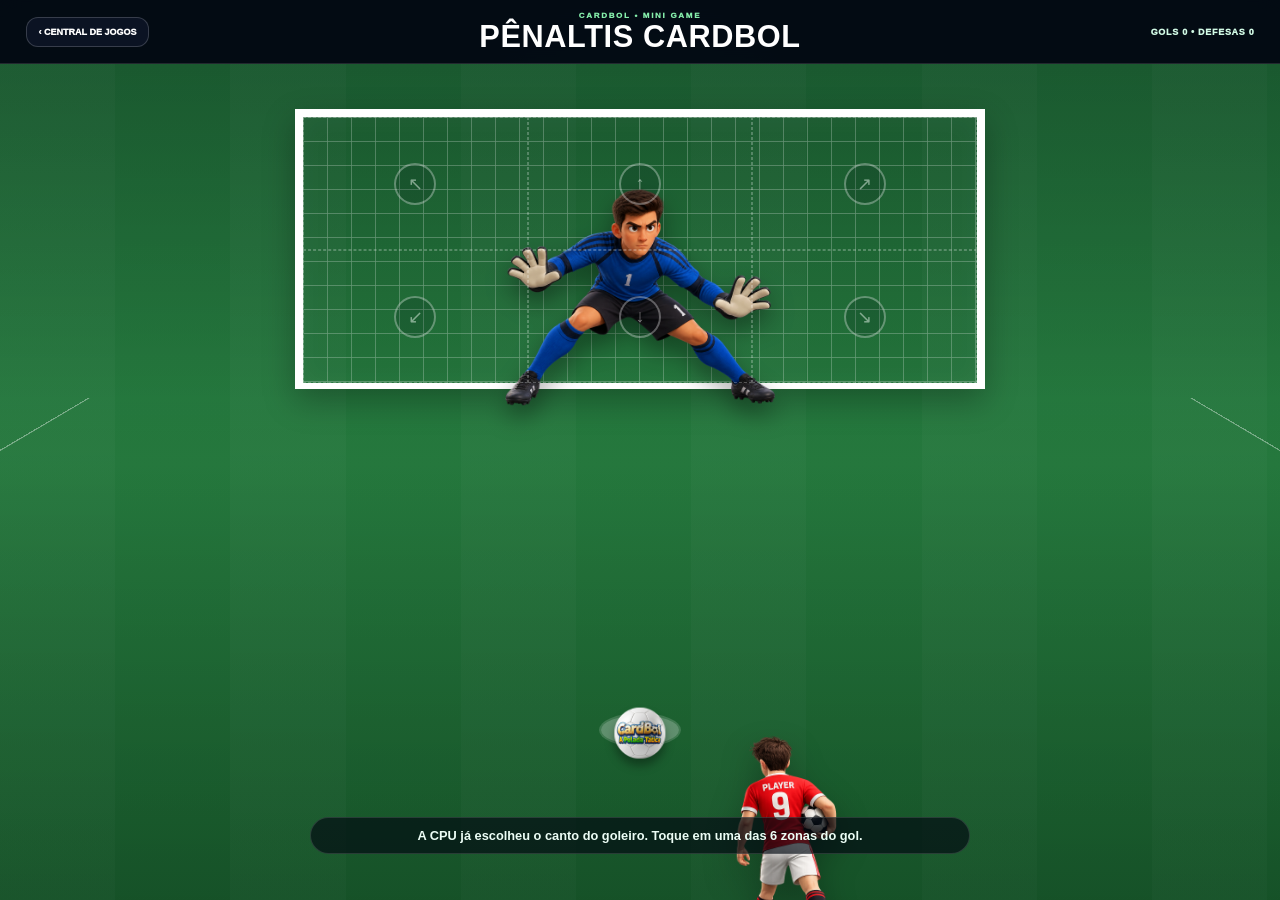
==== penaltis/index.html @ ff652f49 "include-subpage-penaltis" ====
<!DOCTYPE html>
<html lang="pt-BR">
<head>
    <meta charset="UTF-8">
    <meta name="viewport" content="width=device-width, initial-scale=1.0">
    <title>Pênaltis CardBol</title>
    <meta name="description" content="Pênaltis CardBol - Mini game de cobranças de pênalti.">
    <meta name="theme-color" content="#08111f">
    <link rel="icon" href="../imagens/geral/favicon-32x32.ico" sizes="any">
    <link rel="stylesheet" href="penalty.css">
</head>
<body>
    <main class="penalty-app" id="penaltyMiniGameOverlay">
        <header class="penalty-mini-header">
            <button type="button" class="penalty-back-button" id="penaltyBackButton">‹ CENTRAL DE JOGOS</button>
            <div class="penalty-mini-title-wrap">
                <div class="penalty-mini-kicker">CARDBOL • MINI GAME</div>
                <h1>PÊNALTIS CARDBOL</h1>
            </div>
            <div id="penaltyTestScore" class="penalty-test-score">GOLS 0 • DEFESAS 0</div>
        </header>

        <section class="penalty-pitch" aria-label="Campo de cobrança de pênalti">
            <div id="penaltyGoal" class="penalty-goal" aria-label="Escolha onde chutar">
                <div class="penalty-goal-net" aria-hidden="true"></div>
                <div class="penalty-zones">
                    <button type="button" class="penalty-zone" data-zone="0" aria-label="Chutar no alto à esquerda"><span>↖</span></button>
                    <button type="button" class="penalty-zone" data-zone="1" aria-label="Chutar no alto ao centro"><span>↑</span></button>
                    <button type="button" class="penalty-zone" data-zone="2" aria-label="Chutar no alto à direita"><span>↗</span></button>
                    <button type="button" class="penalty-zone" data-zone="3" aria-label="Chutar embaixo à esquerda"><span>↙</span></button>
                    <button type="button" class="penalty-zone" data-zone="4" aria-label="Chutar embaixo ao centro"><span>↓</span></button>
                    <button type="button" class="penalty-zone" data-zone="5" aria-label="Chutar embaixo à direita"><span>↘</span></button>
                </div>
                <img id="penaltyGoalkeeper" src="../imagens/mini-game-penalty/goleiro-teste.png" alt="Goleiro" class="penalty-goalkeeper">
            </div>

            <div class="penalty-spot" aria-hidden="true"></div>
            <img id="penaltyBall" src="../imagens/mini-game-penalty/bola.png" alt="Bola" class="penalty-ball">
            <img id="penaltyKicker" src="../imagens/mini-game-penalty/batedor-teste.png" alt="Batedor" class="penalty-kicker-player">

            <div id="penaltyInstruction" class="penalty-instruction">
                A CPU já escolheu o canto do goleiro. Toque em uma das 6 zonas do gol.
            </div>

            <div id="penaltyResult" class="penalty-result" aria-live="polite"></div>
            <button id="penaltyAgainButton" type="button" class="penalty-again-button" hidden>
                COBRAR NOVAMENTE
            </button>
        </section>
    </main>

    <script src="penalty.js"></script>
</body>
</html>
---- penaltis/penalty.css ----
* { box-sizing: border-box; }
html, body { margin: 0; width: 100%; height: 100%; overflow: hidden; }
body {
    font-family: Arial, Helvetica, sans-serif;
    color: #fff;
    background: #07111f;
}
button { font: inherit; }

.penalty-app {
    height: 100dvh;
    display: grid;
    grid-template-rows: auto 1fr;
    overflow: hidden;
    background:
        radial-gradient(circle at 50% 26%, rgba(56,189,248,.08), transparent 28%),
        linear-gradient(180deg, #07111f 0%, #0a251c 46%, #0d351d 100%);
}

.penalty-mini-header {
    position: relative;
    z-index: 20;
    min-height: 64px;
    display: grid;
    grid-template-columns: 1fr auto 1fr;
    align-items: center;
    gap: 14px;
    padding: 10px clamp(12px, 2vw, 28px);
    border-bottom: 1px solid rgba(255,255,255,.12);
    background: rgba(3,10,18,.82);
    backdrop-filter: blur(12px);
}
.penalty-mini-title-wrap { text-align: center; }
.penalty-mini-kicker { color: #86efac; font-size: 8px; font-weight: 1000; letter-spacing: 1.7px; }
.penalty-mini-title-wrap h1 { margin: 2px 0 0; font-size: clamp(20px, 2.4vw, 34px); line-height: 1; letter-spacing: .6px; }
.penalty-back-button,
.penalty-again-button {
    border: 1px solid rgba(255,255,255,.18);
    background: rgba(15,23,42,.74);
    color: #fff;
    border-radius: 12px;
    font-weight: 1000;
    cursor: pointer;
}
.penalty-back-button { justify-self: start; padding: 9px 12px; font-size: 9px; }
.penalty-test-score { justify-self: end; color: #d1fae5; font-size: 9px; font-weight: 1000; letter-spacing: .7px; }

.penalty-pitch {
    position: relative;
    min-height: 0;
    overflow: hidden;
    isolation: isolate;
    background:
        linear-gradient(180deg, rgba(0,0,0,.16), rgba(0,0,0,.02) 40%, rgba(0,0,0,.16)),
        repeating-linear-gradient(90deg, rgba(255,255,255,.025) 0 9%, transparent 9% 18%),
        linear-gradient(180deg, #1f6a38 0%, #267c3f 48%, #1a612f 100%);
}
.penalty-pitch::before {
    content: "";
    position: absolute;
    left: 50%;
    top: 40%;
    width: min(1100px, 88vw);
    height: 85%;
    transform: translateX(-50%) perspective(520px) rotateX(58deg);
    transform-origin: center top;
    border: 2px solid rgba(255,255,255,.38);
    border-top: 0;
    pointer-events: none;
}

.penalty-goal {
    position: absolute;
    z-index: 5;
    top: clamp(28px, 5vh, 58px);
    left: 50%;
    width: min(690px, 68vw);
    height: min(280px, 34vh);
    transform: translateX(-50%);
    border: clamp(7px, .65vw, 11px) solid #fff;
    border-bottom-width: clamp(5px, .48vw, 8px);
    box-shadow: 0 12px 30px rgba(0,0,0,.28), inset 0 0 24px rgba(255,255,255,.04);
}
.penalty-goal-net {
    position: absolute;
    inset: 0;
    opacity: .32;
    background-image:
        linear-gradient(rgba(255,255,255,.75) 1px, transparent 1px),
        linear-gradient(90deg, rgba(255,255,255,.75) 1px, transparent 1px);
    background-size: 24px 24px;
}
.penalty-zones {
    position: absolute;
    inset: 0;
    z-index: 9;
    display: grid;
    grid-template-columns: repeat(3, 1fr);
    grid-template-rows: repeat(2, 1fr);
}
.penalty-zone {
    position: relative;
    border: 1px dashed rgba(255,255,255,.24);
    background: rgba(2,6,23,.025);
    color: transparent;
    cursor: crosshair;
}
.penalty-zone span {
    position: absolute;
    left: 50%; top: 50%;
    width: 42px; height: 42px;
    display: grid; place-items: center;
    transform: translate(-50%,-50%);
    border: 2px solid rgba(255,255,255,.55);
    border-radius: 50%;
    color: rgba(255,255,255,.78);
    font-size: 18px;
    background: rgba(3,10,18,.24);
    opacity: .58;
}
.penalty-zone:hover, .penalty-zone:focus-visible {
    outline: none;
    background: rgba(34,197,94,.13);
    box-shadow: inset 0 0 28px rgba(34,197,94,.14);
}
.penalty-goalkeeper {
    position: absolute;
    z-index: 8;
    left: 50%; bottom: -9%;
    width: min(330px, 36vw);
    transform: translateX(-50%);
    transform-origin: center 75%;
    pointer-events: none;
    filter: drop-shadow(0 12px 12px rgba(0,0,0,.38));
}
.penalty-kicker-player {
    position: absolute;
    z-index: 6;
    left: 61%; bottom: -7%;
    width: min(340px, 30vw);
    transform: translateX(-50%);
    transform-origin: center bottom;
    pointer-events: none;
    filter: drop-shadow(0 16px 16px rgba(0,0,0,.30));
}
.penalty-ball {
    position: absolute;
    z-index: 11;
    left: 50%; bottom: 20%;
    width: clamp(42px, 4vw, 64px);
    transform: translate(-50%, 50%);
    pointer-events: none;
    filter: drop-shadow(0 7px 5px rgba(0,0,0,.35));
}
.penalty-spot {
    position: absolute;
    z-index: 2;
    left: 50%; bottom: 18.6%;
    width: 78px; height: 30px;
    border-radius: 50%;
    transform: translateX(-50%);
    background: rgba(255,255,255,.30);
    box-shadow: 0 0 0 2px rgba(255,255,255,.16);
}
.penalty-instruction {
    position: absolute;
    z-index: 30;
    left: 50%; bottom: 5.5%;
    transform: translateX(-50%);
    width: min(660px, 74vw);
    padding: 10px 16px;
    border: 1px solid rgba(255,255,255,.13);
    border-radius: 999px;
    background: rgba(2,10,18,.68);
    color: #ecfdf5;
    text-align: center;
    font-size: clamp(9px, 1vw, 13px);
    font-weight: 900;
}
.penalty-result {
    position: absolute;
    z-index: 40;
    left: 50%; top: 50%;
    transform: translate(-50%,-50%) scale(.82);
    opacity: 0;
    pointer-events: none;
    font-size: clamp(38px, 8vw, 96px);
    line-height: .9;
    font-weight: 1000;
    text-shadow: 0 8px 30px rgba(0,0,0,.58);
}
.penalty-result.show { animation: resultPop .7s cubic-bezier(.18,.8,.2,1.2) both; }
.penalty-result.goal { color: #facc15; }
.penalty-result.save { color: #7dd3fc; }
@keyframes resultPop {
    0% { opacity: 0; transform: translate(-50%,-50%) scale(.58); }
    55% { opacity: 1; transform: translate(-50%,-50%) scale(1.08); }
    100% { opacity: 1; transform: translate(-50%,-50%) scale(1); }
}
.penalty-again-button {
    position: absolute;
    z-index: 42;
    left: 50%; bottom: 5.5%;
    transform: translateX(-50%);
    padding: 11px 18px;
    border-color: rgba(134,239,172,.42);
    background: rgba(20,83,45,.82);
    color: #dcfce7;
    font-size: 10px;
}
.penalty-pitch.is-shooting .penalty-zone { pointer-events: none; }
.penalty-pitch.is-shooting .penalty-zone span { opacity: .15; }

@media (max-width: 700px) and (orientation: portrait) {
    .penalty-mini-header { grid-template-columns: auto 1fr; padding: 8px 9px; }
    .penalty-mini-title-wrap { text-align: right; }
    .penalty-test-score { display: none; }
    .penalty-mini-kicker { font-size: 6px; }
    .penalty-mini-title-wrap h1 { font-size: 18px; }
    .penalty-back-button { padding: 7px 8px; font-size: 7px; }
    .penalty-goal { top: 9vh; width: 91vw; height: 27vh; }
    .penalty-goalkeeper { width: 53vw; bottom: -4%; }
    .penalty-kicker-player { width: 53vw; left: 64%; bottom: 3%; }
    .penalty-ball { width: 42px; bottom: 27%; }
    .penalty-spot { bottom: 25.8%; width: 58px; height: 22px; }
    .penalty-instruction, .penalty-again-button { bottom: 1.8%; }
    .penalty-instruction { width: 88vw; font-size: 9px; border-radius: 14px; }
    .penalty-zone span { width: 34px; height: 34px; font-size: 15px; }
}

@media (orientation: landscape) and (max-height: 650px) {
    .penalty-mini-header { min-height: 46px; padding: 5px 10px; }
    .penalty-back-button { padding: 6px 8px; font-size: 7px; }
    .penalty-mini-kicker { font-size: 6px; }
    .penalty-mini-title-wrap h1 { font-size: 18px; }
    .penalty-test-score { font-size: 7px; }
    .penalty-goal { top: 8px; width: min(560px, 61vw); height: min(190px, 42vh); }
    .penalty-goalkeeper { width: min(235px, 26vw); bottom: -11%; }
    .penalty-kicker-player { width: min(230px, 24vw); bottom: -16%; left: 64%; }
    .penalty-ball { width: 38px; bottom: 22%; }
    .penalty-spot { bottom: 20%; width: 54px; height: 18px; }
    .penalty-instruction, .penalty-again-button { bottom: 2%; }
    .penalty-instruction { font-size: 8px; padding: 7px 11px; }
    .penalty-again-button { padding: 7px 12px; font-size: 8px; }
    .penalty-zone span { width: 30px; height: 30px; font-size: 13px; }
}
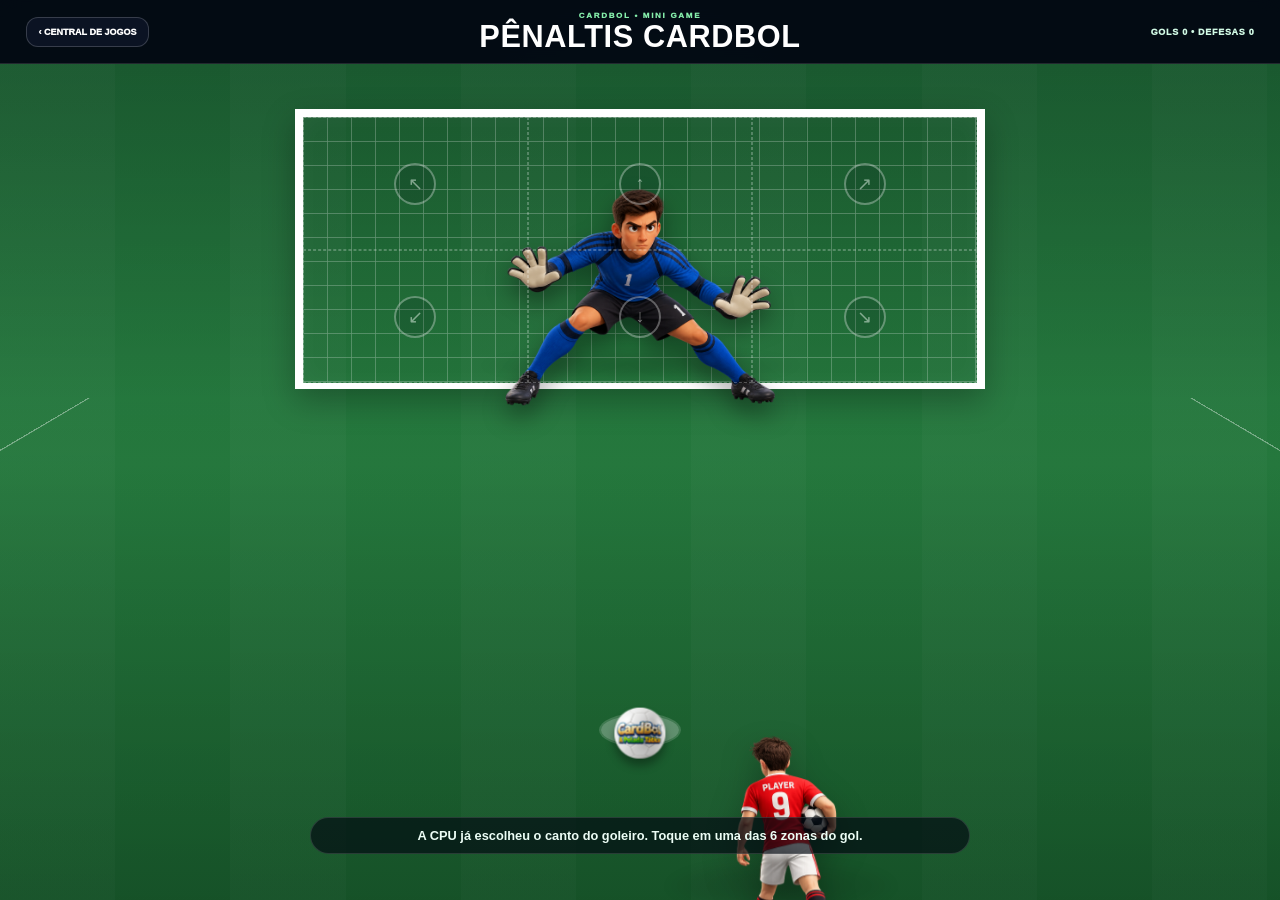
==== commit 691845aa: "versao2-animacao-penaltis" ====
--- a/penaltis/index.html
+++ b/penaltis/index.html
@@ -31,11 +31,14 @@
                     <button type="button" class="penalty-zone" data-zone="4" aria-label="Chutar embaixo ao centro"><span>↓</span></button>
                     <button type="button" class="penalty-zone" data-zone="5" aria-label="Chutar embaixo à direita"><span>↘</span></button>
                 </div>
+                <div id="penaltyKeeperShadow" class="penalty-keeper-shadow" aria-hidden="true"></div>
                 <img id="penaltyGoalkeeper" src="../imagens/mini-game-penalty/goleiro-teste.png" alt="Goleiro" class="penalty-goalkeeper">
             </div>
 
             <div class="penalty-spot" aria-hidden="true"></div>
+            <div id="penaltyBallShadow" class="penalty-ball-shadow" aria-hidden="true"></div>
             <img id="penaltyBall" src="../imagens/mini-game-penalty/bola.png" alt="Bola" class="penalty-ball">
+            <div id="penaltyKickerShadow" class="penalty-kicker-shadow" aria-hidden="true"></div>
             <img id="penaltyKicker" src="../imagens/mini-game-penalty/batedor-teste.png" alt="Batedor" class="penalty-kicker-player">
 
             <div id="penaltyInstruction" class="penalty-instruction">
--- a/penaltis/penalty.css
+++ b/penaltis/penalty.css
@@ -244,3 +244,121 @@
     .penalty-again-button { padding: 7px 12px; font-size: 8px; }
     .penalty-zone span { width: 30px; height: 30px; font-size: 13px; }
 }
+
+/* ===== ANIMAÇÃO 2.0 ===== */
+.penalty-goal { --hit-x: 0px; --hit-y: 0px; }
+
+.penalty-goal-net {
+    transform-origin: center center;
+    will-change: transform, filter, opacity;
+}
+.penalty-goal-net.net-hit {
+    animation: penaltyNetImpact .58s cubic-bezier(.18,.78,.22,1) both;
+}
+@keyframes penaltyNetImpact {
+    0%   { transform: translate(0,0) scale(1); filter: brightness(1); opacity: .32; }
+    18%  { transform: translate(var(--hit-x), var(--hit-y)) scale(1.035,.965); filter: brightness(1.35); opacity: .46; }
+    42%  { transform: translate(calc(var(--hit-x) * -.45), calc(var(--hit-y) * -.45)) scale(.992,1.014); opacity: .37; }
+    70%  { transform: translate(calc(var(--hit-x) * .18), calc(var(--hit-y) * .18)) scale(1.006,.997); opacity: .34; }
+    100% { transform: translate(0,0) scale(1); filter: brightness(1); opacity: .32; }
+}
+
+.penalty-ball,
+.penalty-goalkeeper,
+.penalty-kicker-player,
+.penalty-ball-shadow,
+.penalty-keeper-shadow,
+.penalty-kicker-shadow {
+    will-change: transform, opacity, filter;
+}
+
+.penalty-ball-shadow {
+    position: absolute;
+    z-index: 5;
+    left: 50%;
+    bottom: 19.35%;
+    width: clamp(34px, 3.6vw, 55px);
+    height: clamp(9px, .9vw, 15px);
+    transform: translate(-50%,50%);
+    border-radius: 50%;
+    background: rgba(0,0,0,.46);
+    filter: blur(5px);
+    opacity: .34;
+    pointer-events: none;
+}
+
+.penalty-keeper-shadow {
+    position: absolute;
+    z-index: 6;
+    left: 50%;
+    bottom: 0;
+    width: 48%;
+    height: 13%;
+    transform: translateX(-50%);
+    border-radius: 50%;
+    background: radial-gradient(ellipse at center, rgba(0,0,0,.48), rgba(0,0,0,.12) 58%, transparent 72%);
+    opacity: .34;
+    filter: blur(4px);
+    pointer-events: none;
+}
+
+.penalty-kicker-shadow {
+    position: absolute;
+    z-index: 4;
+    left: 61%;
+    bottom: -1.5%;
+    width: min(230px, 21vw);
+    height: min(54px, 6vh);
+    transform: translateX(-50%);
+    border-radius: 50%;
+    background: radial-gradient(ellipse at center, rgba(0,0,0,.46), rgba(0,0,0,.15) 58%, transparent 74%);
+    opacity: .34;
+    filter: blur(5px);
+    pointer-events: none;
+}
+
+.penalty-pitch.impact-goal {
+    animation: penaltyCameraGoal .34s cubic-bezier(.22,.7,.24,1) both;
+}
+.penalty-pitch.impact-save {
+    animation: penaltyCameraSave .28s cubic-bezier(.22,.7,.24,1) both;
+}
+@keyframes penaltyCameraGoal {
+    0% { transform: translate(0,0) scale(1); filter: brightness(1); }
+    24% { transform: translate(-2px,1px) scale(1.004); filter: brightness(1.06); }
+    48% { transform: translate(2px,-1px) scale(1.003); }
+    72% { transform: translate(-1px,0) scale(1.001); }
+    100% { transform: translate(0,0) scale(1); filter: brightness(1); }
+}
+@keyframes penaltyCameraSave {
+    0% { transform: translate(0,0); }
+    30% { transform: translate(2px,0); }
+    62% { transform: translate(-2px,1px); }
+    100% { transform: translate(0,0); }
+}
+
+.penalty-pitch.is-shooting .penalty-kicker-player {
+    filter: drop-shadow(0 19px 18px rgba(0,0,0,.26));
+}
+
+@media (max-width: 700px) and (orientation: portrait) {
+    .penalty-kicker-shadow { left: 64%; width: 35vw; bottom: 7%; }
+    .penalty-ball-shadow { bottom: 26.3%; }
+    .penalty-keeper-shadow { width: 58%; }
+}
+
+@media (orientation: landscape) and (max-height: 650px) {
+    .penalty-kicker-shadow { left: 64%; width: min(165px, 18vw); bottom: -6%; }
+    .penalty-ball-shadow { bottom: 21.1%; }
+    .penalty-keeper-shadow { width: 44%; }
+}
+
+@media (prefers-reduced-motion: reduce) {
+    .penalty-pitch.impact-goal,
+    .penalty-pitch.impact-save,
+    .penalty-goal-net.net-hit,
+    .penalty-result.show {
+        animation-duration: .01ms !important;
+        animation-iteration-count: 1 !important;
+    }
+}
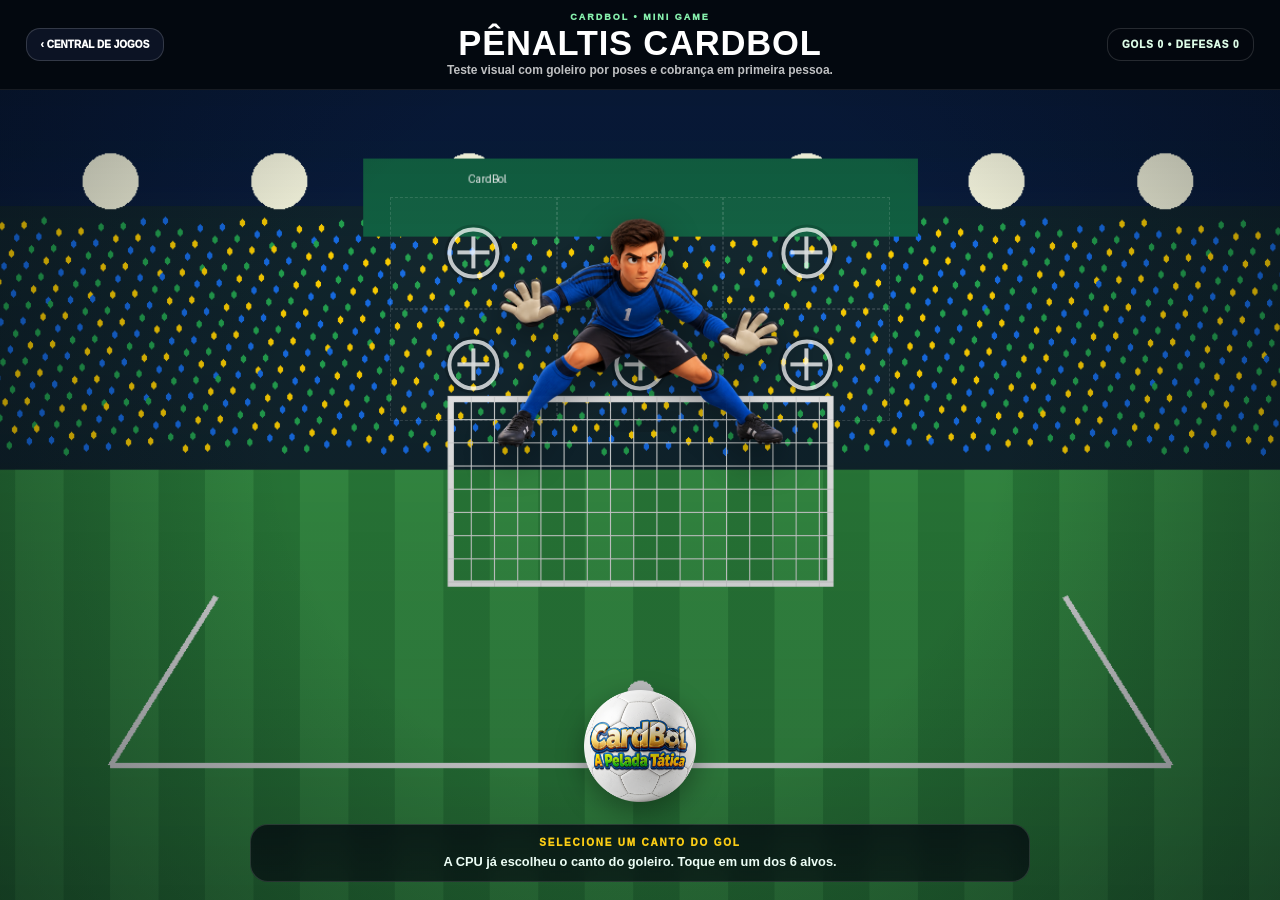
==== commit 81f4c56e: "atualiza-3-penaltis" ====
--- a/penaltis/index.html
+++ b/penaltis/index.html
@@ -10,45 +10,52 @@
     <link rel="stylesheet" href="penalty.css">
 </head>
 <body>
-    <main class="penalty-app" id="penaltyMiniGameOverlay">
-        <header class="penalty-mini-header">
+    <main class="penalty-app">
+        <header class="penalty-header">
             <button type="button" class="penalty-back-button" id="penaltyBackButton">‹ CENTRAL DE JOGOS</button>
-            <div class="penalty-mini-title-wrap">
+            <div class="penalty-title-wrap">
                 <div class="penalty-mini-kicker">CARDBOL • MINI GAME</div>
                 <h1>PÊNALTIS CARDBOL</h1>
+                <p>Teste visual com goleiro por poses e cobrança em primeira pessoa.</p>
             </div>
-            <div id="penaltyTestScore" class="penalty-test-score">GOLS 0 • DEFESAS 0</div>
+            <div class="penalty-header-side">
+                <div class="penalty-score" id="penaltyTestScore">GOLS 0 • DEFESAS 0</div>
+            </div>
         </header>
 
-        <section class="penalty-pitch" aria-label="Campo de cobrança de pênalti">
-            <div id="penaltyGoal" class="penalty-goal" aria-label="Escolha onde chutar">
-                <div class="penalty-goal-net" aria-hidden="true"></div>
-                <div class="penalty-zones">
-                    <button type="button" class="penalty-zone" data-zone="0" aria-label="Chutar no alto à esquerda"><span>↖</span></button>
-                    <button type="button" class="penalty-zone" data-zone="1" aria-label="Chutar no alto ao centro"><span>↑</span></button>
-                    <button type="button" class="penalty-zone" data-zone="2" aria-label="Chutar no alto à direita"><span>↗</span></button>
-                    <button type="button" class="penalty-zone" data-zone="3" aria-label="Chutar embaixo à esquerda"><span>↙</span></button>
-                    <button type="button" class="penalty-zone" data-zone="4" aria-label="Chutar embaixo ao centro"><span>↓</span></button>
-                    <button type="button" class="penalty-zone" data-zone="5" aria-label="Chutar embaixo à direita"><span>↘</span></button>
+        <section class="penalty-stage" id="penaltyStage" aria-label="Campo de cobrança de pênaltis">
+            <div class="penalty-stage-vignette" aria-hidden="true"></div>
+
+            <div class="penalty-goal-hit" id="penaltyGoalHit">
+                <div id="penaltyGoalFrame" class="penalty-goal-frame" aria-label="Escolha onde chutar">
+                    <div class="penalty-zones" id="penaltyZones">
+                        <button type="button" class="penalty-zone" data-zone="0" aria-label="Chutar no alto à esquerda"><span class="target-mark"></span></button>
+                        <button type="button" class="penalty-zone" data-zone="1" aria-label="Chutar no alto ao centro"><span class="target-mark"></span></button>
+                        <button type="button" class="penalty-zone" data-zone="2" aria-label="Chutar no alto à direita"><span class="target-mark"></span></button>
+                        <button type="button" class="penalty-zone" data-zone="3" aria-label="Chutar embaixo à esquerda"><span class="target-mark"></span></button>
+                        <button type="button" class="penalty-zone" data-zone="4" aria-label="Chutar embaixo ao centro"><span class="target-mark"></span></button>
+                        <button type="button" class="penalty-zone" data-zone="5" aria-label="Chutar embaixo à direita"><span class="target-mark"></span></button>
+                    </div>
                 </div>
+
+                <img id="penaltyGoalkeeper" src="../imagens/mini-game-penalty/1goleiro-parado.png" alt="Goleiro" class="penalty-goalkeeper">
                 <div id="penaltyKeeperShadow" class="penalty-keeper-shadow" aria-hidden="true"></div>
-                <img id="penaltyGoalkeeper" src="../imagens/mini-game-penalty/goleiro-teste.png" alt="Goleiro" class="penalty-goalkeeper">
             </div>
 
-            <div class="penalty-spot" aria-hidden="true"></div>
-            <div id="penaltyBallShadow" class="penalty-ball-shadow" aria-hidden="true"></div>
-            <img id="penaltyBall" src="../imagens/mini-game-penalty/bola.png" alt="Bola" class="penalty-ball">
-            <div id="penaltyKickerShadow" class="penalty-kicker-shadow" aria-hidden="true"></div>
-            <img id="penaltyKicker" src="../imagens/mini-game-penalty/batedor-teste.png" alt="Batedor" class="penalty-kicker-player">
+            <div class="penalty-bottom-ui">
+                <div class="penalty-ball-zone" aria-hidden="true">
+                    <div id="penaltyBallShadow" class="penalty-ball-shadow"></div>
+                    <img id="penaltyBall" src="../imagens/mini-game-penalty/bola.png" alt="Bola" class="penalty-ball">
+                </div>
 
-            <div id="penaltyInstruction" class="penalty-instruction">
-                A CPU já escolheu o canto do goleiro. Toque em uma das 6 zonas do gol.
+                <div class="penalty-shot-panel">
+                    <div class="penalty-shot-label">SELECIONE UM CANTO DO GOL</div>
+                    <div id="penaltyInstruction" class="penalty-instruction">A CPU já escolheu o canto do goleiro. Toque em um dos 6 alvos.</div>
+                    <button id="penaltyAgainButton" type="button" class="penalty-again-button" hidden>COBRAR NOVAMENTE</button>
+                </div>
             </div>
 
             <div id="penaltyResult" class="penalty-result" aria-live="polite"></div>
-            <button id="penaltyAgainButton" type="button" class="penalty-again-button" hidden>
-                COBRAR NOVAMENTE
-            </button>
         </section>
     </main>
 
--- a/penaltis/penalty.css
+++ b/penaltis/penalty.css
@@ -2,8 +2,8 @@
 html, body { margin: 0; width: 100%; height: 100%; overflow: hidden; }
 body {
     font-family: Arial, Helvetica, sans-serif;
+    background: #07111f;
     color: #fff;
-    background: #07111f;
 }
 button { font: inherit; }
 
@@ -12,353 +12,373 @@
     display: grid;
     grid-template-rows: auto 1fr;
     overflow: hidden;
-    background:
-        radial-gradient(circle at 50% 26%, rgba(56,189,248,.08), transparent 28%),
-        linear-gradient(180deg, #07111f 0%, #0a251c 46%, #0d351d 100%);
-}
-
-.penalty-mini-header {
+    background: linear-gradient(180deg, #040910 0%, #08111f 100%);
+}
+
+.penalty-header {
     position: relative;
-    z-index: 20;
-    min-height: 64px;
+    z-index: 30;
     display: grid;
     grid-template-columns: 1fr auto 1fr;
     align-items: center;
-    gap: 14px;
-    padding: 10px clamp(12px, 2vw, 28px);
-    border-bottom: 1px solid rgba(255,255,255,.12);
-    background: rgba(3,10,18,.82);
-    backdrop-filter: blur(12px);
-}
-.penalty-mini-title-wrap { text-align: center; }
-.penalty-mini-kicker { color: #86efac; font-size: 8px; font-weight: 1000; letter-spacing: 1.7px; }
-.penalty-mini-title-wrap h1 { margin: 2px 0 0; font-size: clamp(20px, 2.4vw, 34px); line-height: 1; letter-spacing: .6px; }
+    gap: 12px;
+    padding: 12px clamp(12px, 2vw, 26px);
+    background: rgba(4, 9, 16, .84);
+    border-bottom: 1px solid rgba(255,255,255,.08);
+    backdrop-filter: blur(8px);
+}
+.penalty-title-wrap { text-align: center; }
+.penalty-mini-kicker {
+    color: #86efac;
+    font-size: 9px;
+    font-weight: 1000;
+    letter-spacing: 2px;
+}
+.penalty-title-wrap h1 {
+    margin: 4px 0 2px;
+    font-size: clamp(22px, 2.7vw, 36px);
+    line-height: 1;
+    letter-spacing: .8px;
+}
+.penalty-title-wrap p {
+    margin: 0;
+    color: rgba(255,255,255,.75);
+    font-size: clamp(10px, 1vw, 12px);
+    font-weight: 700;
+}
 .penalty-back-button,
 .penalty-again-button {
-    border: 1px solid rgba(255,255,255,.18);
-    background: rgba(15,23,42,.74);
+    border: 1px solid rgba(255,255,255,.16);
+    background: rgba(15,23,42,.82);
     color: #fff;
-    border-radius: 12px;
+    border-radius: 14px;
     font-weight: 1000;
     cursor: pointer;
 }
-.penalty-back-button { justify-self: start; padding: 9px 12px; font-size: 9px; }
-.penalty-test-score { justify-self: end; color: #d1fae5; font-size: 9px; font-weight: 1000; letter-spacing: .7px; }
-
-.penalty-pitch {
+.penalty-back-button {
+    justify-self: start;
+    padding: 10px 14px;
+    font-size: 10px;
+}
+.penalty-header-side { justify-self: end; }
+.penalty-score {
+    padding: 10px 14px;
+    border: 1px solid rgba(255,255,255,.14);
+    border-radius: 14px;
+    background: rgba(4, 9, 16, .62);
+    color: #dcfce7;
+    font-size: 10px;
+    font-weight: 1000;
+    letter-spacing: .9px;
+}
+
+.penalty-stage {
     position: relative;
-    min-height: 0;
     overflow: hidden;
     isolation: isolate;
     background:
-        linear-gradient(180deg, rgba(0,0,0,.16), rgba(0,0,0,.02) 40%, rgba(0,0,0,.16)),
-        repeating-linear-gradient(90deg, rgba(255,255,255,.025) 0 9%, transparent 9% 18%),
-        linear-gradient(180deg, #1f6a38 0%, #267c3f 48%, #1a612f 100%);
-}
-.penalty-pitch::before {
-    content: "";
-    position: absolute;
-    left: 50%;
-    top: 40%;
-    width: min(1100px, 88vw);
-    height: 85%;
-    transform: translateX(-50%) perspective(520px) rotateX(58deg);
-    transform-origin: center top;
-    border: 2px solid rgba(255,255,255,.38);
-    border-top: 0;
-    pointer-events: none;
-}
-
-.penalty-goal {
-    position: absolute;
-    z-index: 5;
-    top: clamp(28px, 5vh, 58px);
-    left: 50%;
-    width: min(690px, 68vw);
-    height: min(280px, 34vh);
-    transform: translateX(-50%);
-    border: clamp(7px, .65vw, 11px) solid #fff;
-    border-bottom-width: clamp(5px, .48vw, 8px);
-    box-shadow: 0 12px 30px rgba(0,0,0,.28), inset 0 0 24px rgba(255,255,255,.04);
-}
-.penalty-goal-net {
+        linear-gradient(180deg, rgba(4,9,16,.12), rgba(4,9,16,.02) 20%, rgba(4,9,16,.28) 100%),
+        url("../imagens/mini-game-penalty/fundo5.png") center top / cover no-repeat,
+        radial-gradient(circle at 50% 12%, rgba(255,255,255,.18), transparent 36%),
+        linear-gradient(180deg, #0d3f28 0%, #114122 100%);
+}
+.penalty-stage-vignette {
     position: absolute;
     inset: 0;
-    opacity: .32;
-    background-image:
-        linear-gradient(rgba(255,255,255,.75) 1px, transparent 1px),
-        linear-gradient(90deg, rgba(255,255,255,.75) 1px, transparent 1px);
-    background-size: 24px 24px;
+    pointer-events: none;
+    background: radial-gradient(circle at 50% 42%, transparent 45%, rgba(3,7,14,.40) 100%);
+}
+
+.penalty-goal-hit {
+    position: absolute;
+    top: clamp(18px, 6vh, 56px);
+    left: 50%;
+    width: min(62vw, 760px);
+    height: min(34vw, 380px);
+    transform: translateX(-50%);
+}
+.penalty-goal-frame {
+    position: absolute;
+    left: 50%;
+    top: 14%;
+    width: min(42vw, 500px);
+    height: min(22vw, 224px);
+    transform: translateX(-50%);
 }
 .penalty-zones {
     position: absolute;
     inset: 0;
-    z-index: 9;
     display: grid;
     grid-template-columns: repeat(3, 1fr);
     grid-template-rows: repeat(2, 1fr);
+    gap: 0;
 }
 .penalty-zone {
     position: relative;
-    border: 1px dashed rgba(255,255,255,.24);
-    background: rgba(2,6,23,.025);
-    color: transparent;
+    border: 1px dashed rgba(255,255,255,.12);
+    background: rgba(255,255,255,.01);
     cursor: crosshair;
 }
-.penalty-zone span {
+.penalty-zone:hover,
+.penalty-zone:focus-visible {
+    outline: none;
+    background: radial-gradient(circle at center, rgba(250,204,21,.12), rgba(255,255,255,.02));
+}
+.target-mark {
     position: absolute;
     left: 50%; top: 50%;
-    width: 42px; height: 42px;
-    display: grid; place-items: center;
-    transform: translate(-50%,-50%);
-    border: 2px solid rgba(255,255,255,.55);
+    width: clamp(38px, 4vw, 52px);
+    aspect-ratio: 1;
+    transform: translate(-50%, -50%);
+    border: 4px solid rgba(255,255,255,.88);
     border-radius: 50%;
-    color: rgba(255,255,255,.78);
-    font-size: 18px;
-    background: rgba(3,10,18,.24);
-    opacity: .58;
-}
-.penalty-zone:hover, .penalty-zone:focus-visible {
-    outline: none;
-    background: rgba(34,197,94,.13);
-    box-shadow: inset 0 0 28px rgba(34,197,94,.14);
-}
+    opacity: .84;
+    box-shadow: 0 0 0 3px rgba(0,0,0,.18);
+}
+.target-mark::before,
+.target-mark::after {
+    content: "";
+    position: absolute;
+    left: 50%; top: 50%;
+    background: rgba(255,255,255,.9);
+    transform: translate(-50%, -50%);
+}
+.target-mark::before { width: 74%; height: 4px; }
+.target-mark::after { width: 4px; height: 74%; }
+.penalty-zone:hover .target-mark,
+.penalty-zone:focus-visible .target-mark {
+    transform: translate(-50%, -50%) scale(1.06);
+    border-color: #facc15;
+    box-shadow: 0 0 0 3px rgba(250,204,21,.18), 0 0 20px rgba(250,204,21,.18);
+}
+
 .penalty-goalkeeper {
     position: absolute;
-    z-index: 8;
-    left: 50%; bottom: -9%;
-    width: min(330px, 36vw);
-    transform: translateX(-50%);
-    transform-origin: center 75%;
-    pointer-events: none;
-    filter: drop-shadow(0 12px 12px rgba(0,0,0,.38));
-}
-.penalty-kicker-player {
-    position: absolute;
-    z-index: 6;
-    left: 61%; bottom: -7%;
-    width: min(340px, 30vw);
+    z-index: 9;
+    left: 50%;
+    top: 19%;
+    width: min(31vw, 350px);
     transform: translateX(-50%);
     transform-origin: center bottom;
     pointer-events: none;
-    filter: drop-shadow(0 16px 16px rgba(0,0,0,.30));
+    filter: drop-shadow(0 14px 18px rgba(0,0,0,.40));
+}
+.penalty-keeper-shadow {
+    position: absolute;
+    z-index: 5;
+    left: 50%;
+    top: 70%;
+    width: min(12vw, 148px);
+    height: min(1.9vw, 22px);
+    border-radius: 50%;
+    transform: translateX(-50%);
+    background: radial-gradient(circle, rgba(0,0,0,.34) 0%, rgba(0,0,0,.10) 56%, transparent 74%);
+    opacity: .34;
+    pointer-events: none;
+}
+
+.penalty-bottom-ui {
+    position: absolute;
+    left: 0; right: 0; bottom: 0;
+    z-index: 14;
+    display: grid;
+    place-items: center;
+    padding: 0 clamp(10px, 2vw, 22px) clamp(12px, 2vh, 22px);
+}
+.penalty-ball-zone {
+    position: relative;
+    width: min(260px, 32vw);
+    height: min(180px, 24vw);
+    margin-bottom: 10px;
+}
+.penalty-ball-shadow {
+    position: absolute;
+    left: 50%; bottom: 26px;
+    width: min(84px, 9vw);
+    height: min(20px, 2vw);
+    transform: translateX(-50%);
+    border-radius: 50%;
+    background: radial-gradient(circle, rgba(0,0,0,.42), rgba(0,0,0,.10) 60%, transparent 74%);
 }
 .penalty-ball {
     position: absolute;
-    z-index: 11;
-    left: 50%; bottom: 20%;
-    width: clamp(42px, 4vw, 64px);
-    transform: translate(-50%, 50%);
-    pointer-events: none;
-    filter: drop-shadow(0 7px 5px rgba(0,0,0,.35));
-}
-.penalty-spot {
-    position: absolute;
-    z-index: 2;
-    left: 50%; bottom: 18.6%;
-    width: 78px; height: 30px;
-    border-radius: 50%;
-    transform: translateX(-50%);
-    background: rgba(255,255,255,.30);
-    box-shadow: 0 0 0 2px rgba(255,255,255,.16);
+    z-index: 4;
+    left: 50%; bottom: 12px;
+    width: min(112px, 12vw);
+    transform: translateX(-50%);
+    transform-origin: center center;
+    pointer-events: none;
+    filter: drop-shadow(0 10px 14px rgba(0,0,0,.34));
+}
+.penalty-shot-panel {
+    width: min(780px, 86vw);
+    padding: 12px 16px;
+    border-radius: 18px;
+    border: 1px solid rgba(255,255,255,.12);
+    background: linear-gradient(180deg, rgba(4,9,16,.78), rgba(4,9,16,.68));
+    backdrop-filter: blur(8px);
+    text-align: center;
+}
+.penalty-shot-label {
+    color: #facc15;
+    font-size: 10px;
+    font-weight: 1000;
+    letter-spacing: 1.8px;
+    margin-bottom: 6px;
 }
 .penalty-instruction {
-    position: absolute;
-    z-index: 30;
-    left: 50%; bottom: 5.5%;
-    transform: translateX(-50%);
-    width: min(660px, 74vw);
-    padding: 10px 16px;
-    border: 1px solid rgba(255,255,255,.13);
-    border-radius: 999px;
-    background: rgba(2,10,18,.68);
     color: #ecfdf5;
-    text-align: center;
-    font-size: clamp(9px, 1vw, 13px);
-    font-weight: 900;
-}
+    font-size: clamp(10px, 1vw, 13px);
+    font-weight: 800;
+}
+.penalty-again-button {
+    padding: 10px 18px;
+    margin-top: 10px;
+    border-color: rgba(134,239,172,.38);
+    background: rgba(20,83,45,.84);
+    color: #dcfce7;
+    font-size: 10px;
+}
+
 .penalty-result {
     position: absolute;
     z-index: 40;
-    left: 50%; top: 50%;
-    transform: translate(-50%,-50%) scale(.82);
+    left: 50%;
+    top: 48%;
+    transform: translate(-50%, -50%) scale(.84);
     opacity: 0;
     pointer-events: none;
-    font-size: clamp(38px, 8vw, 96px);
+    font-size: clamp(34px, 7vw, 92px);
     line-height: .9;
     font-weight: 1000;
-    text-shadow: 0 8px 30px rgba(0,0,0,.58);
-}
-.penalty-result.show { animation: resultPop .7s cubic-bezier(.18,.8,.2,1.2) both; }
+    text-shadow: 0 8px 28px rgba(0,0,0,.62);
+}
 .penalty-result.goal { color: #facc15; }
 .penalty-result.save { color: #7dd3fc; }
+.penalty-result.show { animation: resultPop .64s cubic-bezier(.18,.8,.2,1.18) both; }
 @keyframes resultPop {
-    0% { opacity: 0; transform: translate(-50%,-50%) scale(.58); }
-    55% { opacity: 1; transform: translate(-50%,-50%) scale(1.08); }
-    100% { opacity: 1; transform: translate(-50%,-50%) scale(1); }
-}
-.penalty-again-button {
-    position: absolute;
-    z-index: 42;
-    left: 50%; bottom: 5.5%;
-    transform: translateX(-50%);
-    padding: 11px 18px;
-    border-color: rgba(134,239,172,.42);
-    background: rgba(20,83,45,.82);
-    color: #dcfce7;
-    font-size: 10px;
-}
-.penalty-pitch.is-shooting .penalty-zone { pointer-events: none; }
-.penalty-pitch.is-shooting .penalty-zone span { opacity: .15; }
+    0% { opacity: 0; transform: translate(-50%, -50%) scale(.62); }
+    56% { opacity: 1; transform: translate(-50%, -50%) scale(1.08); }
+    100% { opacity: 1; transform: translate(-50%, -50%) scale(1); }
+}
+
+.penalty-stage.is-shooting .penalty-zone { pointer-events: none; }
+.penalty-stage.is-shooting .target-mark { opacity: .22; }
+.penalty-goal-frame.goal-hit { animation: goalPulse .32s ease-out; }
+.penalty-stage.impact-goal { animation: stageShake .26s linear 1; }
+.penalty-stage.impact-save { animation: stageShakeSave .24s linear 1; }
+
+@keyframes goalPulse {
+    0% { transform: translateX(-50%) scale(1); }
+    40% { transform: translateX(-50%) scale(1.018); }
+    100% { transform: translateX(-50%) scale(1); }
+}
+@keyframes stageShake {
+    0%,100% { transform: translateX(0); }
+    25% { transform: translateX(-3px); }
+    50% { transform: translateX(2px); }
+    75% { transform: translateX(-1px); }
+}
+@keyframes stageShakeSave {
+    0%,100% { transform: translateX(0); }
+    25% { transform: translateX(2px); }
+    50% { transform: translateX(-2px); }
+    75% { transform: translateX(1px); }
+}
+
+@media (max-width: 820px) {
+    .penalty-header {
+        grid-template-columns: auto 1fr;
+    }
+    .penalty-header-side { display: none; }
+    .penalty-title-wrap { text-align: right; }
+    .penalty-goal-hit {
+        width: 94vw;
+        height: 42vh;
+        top: 18px;
+    }
+    .penalty-goal-frame {
+        top: 13%;
+        width: min(72vw, 460px);
+        height: min(34vw, 206px);
+    }
+    .penalty-goalkeeper {
+        top: 18%;
+        width: min(48vw, 300px);
+    }
+    .penalty-keeper-shadow {
+        top: 69%;
+        width: min(25vw, 120px);
+    }
+    .penalty-ball-zone {
+        width: min(210px, 52vw);
+        height: 140px;
+    }
+    .penalty-ball { width: min(96px, 21vw); }
+    .penalty-ball-shadow { width: min(76px, 18vw); }
+    .penalty-shot-panel { width: min(92vw, 560px); }
+}
 
 @media (max-width: 700px) and (orientation: portrait) {
-    .penalty-mini-header { grid-template-columns: auto 1fr; padding: 8px 9px; }
-    .penalty-mini-title-wrap { text-align: right; }
-    .penalty-test-score { display: none; }
-    .penalty-mini-kicker { font-size: 6px; }
-    .penalty-mini-title-wrap h1 { font-size: 18px; }
-    .penalty-back-button { padding: 7px 8px; font-size: 7px; }
-    .penalty-goal { top: 9vh; width: 91vw; height: 27vh; }
-    .penalty-goalkeeper { width: 53vw; bottom: -4%; }
-    .penalty-kicker-player { width: 53vw; left: 64%; bottom: 3%; }
-    .penalty-ball { width: 42px; bottom: 27%; }
-    .penalty-spot { bottom: 25.8%; width: 58px; height: 22px; }
-    .penalty-instruction, .penalty-again-button { bottom: 1.8%; }
-    .penalty-instruction { width: 88vw; font-size: 9px; border-radius: 14px; }
-    .penalty-zone span { width: 34px; height: 34px; font-size: 15px; }
-}
-
-@media (orientation: landscape) and (max-height: 650px) {
-    .penalty-mini-header { min-height: 46px; padding: 5px 10px; }
-    .penalty-back-button { padding: 6px 8px; font-size: 7px; }
-    .penalty-mini-kicker { font-size: 6px; }
-    .penalty-mini-title-wrap h1 { font-size: 18px; }
-    .penalty-test-score { font-size: 7px; }
-    .penalty-goal { top: 8px; width: min(560px, 61vw); height: min(190px, 42vh); }
-    .penalty-goalkeeper { width: min(235px, 26vw); bottom: -11%; }
-    .penalty-kicker-player { width: min(230px, 24vw); bottom: -16%; left: 64%; }
-    .penalty-ball { width: 38px; bottom: 22%; }
-    .penalty-spot { bottom: 20%; width: 54px; height: 18px; }
-    .penalty-instruction, .penalty-again-button { bottom: 2%; }
-    .penalty-instruction { font-size: 8px; padding: 7px 11px; }
-    .penalty-again-button { padding: 7px 12px; font-size: 8px; }
-    .penalty-zone span { width: 30px; height: 30px; font-size: 13px; }
-}
-
-/* ===== ANIMAÇÃO 2.0 ===== */
-.penalty-goal { --hit-x: 0px; --hit-y: 0px; }
-
-.penalty-goal-net {
-    transform-origin: center center;
-    will-change: transform, filter, opacity;
-}
-.penalty-goal-net.net-hit {
-    animation: penaltyNetImpact .58s cubic-bezier(.18,.78,.22,1) both;
-}
-@keyframes penaltyNetImpact {
-    0%   { transform: translate(0,0) scale(1); filter: brightness(1); opacity: .32; }
-    18%  { transform: translate(var(--hit-x), var(--hit-y)) scale(1.035,.965); filter: brightness(1.35); opacity: .46; }
-    42%  { transform: translate(calc(var(--hit-x) * -.45), calc(var(--hit-y) * -.45)) scale(.992,1.014); opacity: .37; }
-    70%  { transform: translate(calc(var(--hit-x) * .18), calc(var(--hit-y) * .18)) scale(1.006,.997); opacity: .34; }
-    100% { transform: translate(0,0) scale(1); filter: brightness(1); opacity: .32; }
-}
-
-.penalty-ball,
-.penalty-goalkeeper,
-.penalty-kicker-player,
-.penalty-ball-shadow,
-.penalty-keeper-shadow,
-.penalty-kicker-shadow {
-    will-change: transform, opacity, filter;
-}
-
-.penalty-ball-shadow {
-    position: absolute;
-    z-index: 5;
-    left: 50%;
-    bottom: 19.35%;
-    width: clamp(34px, 3.6vw, 55px);
-    height: clamp(9px, .9vw, 15px);
-    transform: translate(-50%,50%);
-    border-radius: 50%;
-    background: rgba(0,0,0,.46);
-    filter: blur(5px);
-    opacity: .34;
-    pointer-events: none;
-}
-
-.penalty-keeper-shadow {
-    position: absolute;
-    z-index: 6;
-    left: 50%;
-    bottom: 0;
-    width: 48%;
-    height: 13%;
-    transform: translateX(-50%);
-    border-radius: 50%;
-    background: radial-gradient(ellipse at center, rgba(0,0,0,.48), rgba(0,0,0,.12) 58%, transparent 72%);
-    opacity: .34;
-    filter: blur(4px);
-    pointer-events: none;
-}
-
-.penalty-kicker-shadow {
-    position: absolute;
-    z-index: 4;
-    left: 61%;
-    bottom: -1.5%;
-    width: min(230px, 21vw);
-    height: min(54px, 6vh);
-    transform: translateX(-50%);
-    border-radius: 50%;
-    background: radial-gradient(ellipse at center, rgba(0,0,0,.46), rgba(0,0,0,.15) 58%, transparent 74%);
-    opacity: .34;
-    filter: blur(5px);
-    pointer-events: none;
-}
-
-.penalty-pitch.impact-goal {
-    animation: penaltyCameraGoal .34s cubic-bezier(.22,.7,.24,1) both;
-}
-.penalty-pitch.impact-save {
-    animation: penaltyCameraSave .28s cubic-bezier(.22,.7,.24,1) both;
-}
-@keyframes penaltyCameraGoal {
-    0% { transform: translate(0,0) scale(1); filter: brightness(1); }
-    24% { transform: translate(-2px,1px) scale(1.004); filter: brightness(1.06); }
-    48% { transform: translate(2px,-1px) scale(1.003); }
-    72% { transform: translate(-1px,0) scale(1.001); }
-    100% { transform: translate(0,0) scale(1); filter: brightness(1); }
-}
-@keyframes penaltyCameraSave {
-    0% { transform: translate(0,0); }
-    30% { transform: translate(2px,0); }
-    62% { transform: translate(-2px,1px); }
-    100% { transform: translate(0,0); }
-}
-
-.penalty-pitch.is-shooting .penalty-kicker-player {
-    filter: drop-shadow(0 19px 18px rgba(0,0,0,.26));
-}
-
-@media (max-width: 700px) and (orientation: portrait) {
-    .penalty-kicker-shadow { left: 64%; width: 35vw; bottom: 7%; }
-    .penalty-ball-shadow { bottom: 26.3%; }
-    .penalty-keeper-shadow { width: 58%; }
-}
-
-@media (orientation: landscape) and (max-height: 650px) {
-    .penalty-kicker-shadow { left: 64%; width: min(165px, 18vw); bottom: -6%; }
-    .penalty-ball-shadow { bottom: 21.1%; }
-    .penalty-keeper-shadow { width: 44%; }
-}
-
-@media (prefers-reduced-motion: reduce) {
-    .penalty-pitch.impact-goal,
-    .penalty-pitch.impact-save,
-    .penalty-goal-net.net-hit,
-    .penalty-result.show {
-        animation-duration: .01ms !important;
-        animation-iteration-count: 1 !important;
-    }
-}
+    .penalty-header {
+        padding: 8px 8px 10px;
+        gap: 8px;
+    }
+    .penalty-mini-kicker { font-size: 7px; letter-spacing: 1.4px; }
+    .penalty-title-wrap h1 { font-size: 22px; }
+    .penalty-title-wrap p { font-size: 9px; }
+    .penalty-back-button { padding: 8px 10px; font-size: 9px; }
+    .penalty-goal-hit {
+        top: 12px;
+        height: 36vh;
+    }
+    .penalty-goal-frame {
+        top: 14%;
+        width: 76vw;
+        height: 34vw;
+    }
+    .target-mark {
+        width: 34px;
+        border-width: 3px;
+    }
+    .target-mark::before { height: 3px; }
+    .target-mark::after { width: 3px; }
+    .penalty-goalkeeper {
+        top: 21%;
+        width: 44vw;
+        max-width: 250px;
+    }
+    .penalty-keeper-shadow {
+        top: 69%;
+        width: 20vw;
+        max-width: 90px;
+    }
+    .penalty-bottom-ui {
+        padding-inline: 8px;
+        padding-bottom: max(12px, env(safe-area-inset-bottom));
+    }
+    .penalty-ball-zone {
+        width: 48vw;
+        max-width: 180px;
+        height: 110px;
+        margin-bottom: 2px;
+    }
+    .penalty-ball {
+        width: 22vw;
+        max-width: 92px;
+        bottom: 8px;
+    }
+    .penalty-ball-shadow {
+        width: 17vw;
+        max-width: 68px;
+        bottom: 21px;
+    }
+    .penalty-shot-label { font-size: 9px; }
+    .penalty-instruction { font-size: 10px; }
+    .penalty-shot-panel {
+        width: 94vw;
+        padding: 10px 12px;
+        border-radius: 16px;
+    }
+    .penalty-result { top: 44%; font-size: clamp(32px, 12vw, 60px); }
+}
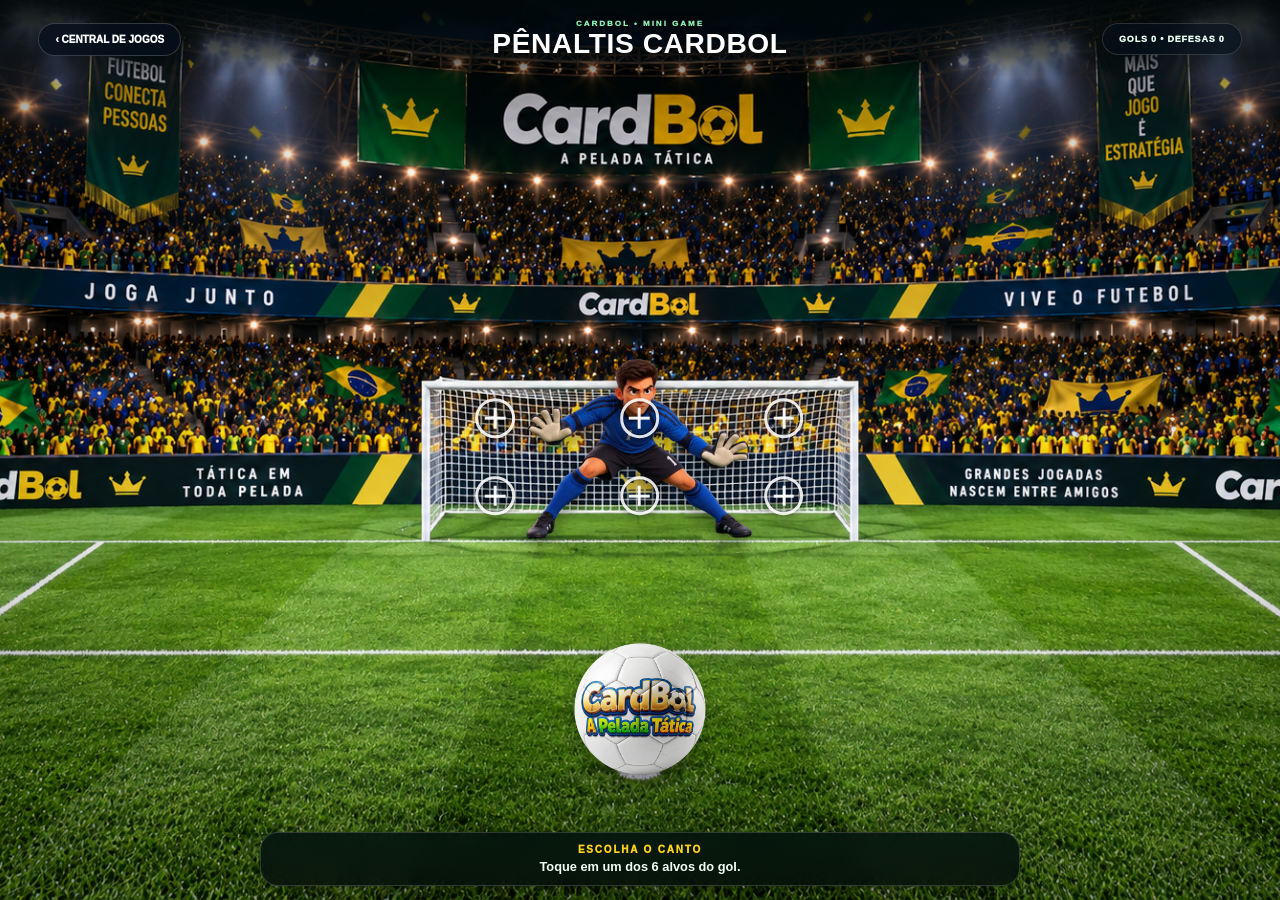
==== commit 32d4b34f: "correcao-penaltis" ====
--- a/penaltis/index.html
+++ b/penaltis/index.html
@@ -1,64 +1,55 @@
 <!DOCTYPE html>
 <html lang="pt-BR">
 <head>
-    <meta charset="UTF-8">
-    <meta name="viewport" content="width=device-width, initial-scale=1.0">
-    <title>Pênaltis CardBol</title>
-    <meta name="description" content="Pênaltis CardBol - Mini game de cobranças de pênalti.">
-    <meta name="theme-color" content="#08111f">
-    <link rel="icon" href="../imagens/geral/favicon-32x32.ico" sizes="any">
-    <link rel="stylesheet" href="penalty.css">
+  <meta charset="UTF-8">
+  <meta name="viewport" content="width=device-width, initial-scale=1, viewport-fit=cover">
+  <title>Pênaltis CardBol</title>
+  <meta name="theme-color" content="#04100d">
+  <link rel="stylesheet" href="penalty.css">
 </head>
 <body>
-    <main class="penalty-app">
-        <header class="penalty-header">
-            <button type="button" class="penalty-back-button" id="penaltyBackButton">‹ CENTRAL DE JOGOS</button>
-            <div class="penalty-title-wrap">
-                <div class="penalty-mini-kicker">CARDBOL • MINI GAME</div>
-                <h1>PÊNALTIS CARDBOL</h1>
-                <p>Teste visual com goleiro por poses e cobrança em primeira pessoa.</p>
-            </div>
-            <div class="penalty-header-side">
-                <div class="penalty-score" id="penaltyTestScore">GOLS 0 • DEFESAS 0</div>
-            </div>
-        </header>
+  <main class="penalty-app" id="penaltyApp">
+    <div class="scene-viewport" id="sceneViewport" aria-label="Pênaltis CardBol">
+      <div class="scene-canvas" id="sceneCanvas">
+        <img class="scene-bg" src="../imagens/mini-game-penalty/fundo5.png" alt="Estádio CardBol com gol ao centro">
 
-        <section class="penalty-stage" id="penaltyStage" aria-label="Campo de cobrança de pênaltis">
-            <div class="penalty-stage-vignette" aria-hidden="true"></div>
+        <div class="goal-targets" id="goalTargets" aria-label="Escolha onde chutar">
+          <button type="button" class="target-zone" data-zone="0" aria-label="Alto à esquerda"><span></span></button>
+          <button type="button" class="target-zone" data-zone="1" aria-label="Alto ao centro"><span></span></button>
+          <button type="button" class="target-zone" data-zone="2" aria-label="Alto à direita"><span></span></button>
+          <button type="button" class="target-zone" data-zone="3" aria-label="Embaixo à esquerda"><span></span></button>
+          <button type="button" class="target-zone" data-zone="4" aria-label="Embaixo ao centro"><span></span></button>
+          <button type="button" class="target-zone" data-zone="5" aria-label="Embaixo à direita"><span></span></button>
+        </div>
 
-            <div class="penalty-goal-hit" id="penaltyGoalHit">
-                <div id="penaltyGoalFrame" class="penalty-goal-frame" aria-label="Escolha onde chutar">
-                    <div class="penalty-zones" id="penaltyZones">
-                        <button type="button" class="penalty-zone" data-zone="0" aria-label="Chutar no alto à esquerda"><span class="target-mark"></span></button>
-                        <button type="button" class="penalty-zone" data-zone="1" aria-label="Chutar no alto ao centro"><span class="target-mark"></span></button>
-                        <button type="button" class="penalty-zone" data-zone="2" aria-label="Chutar no alto à direita"><span class="target-mark"></span></button>
-                        <button type="button" class="penalty-zone" data-zone="3" aria-label="Chutar embaixo à esquerda"><span class="target-mark"></span></button>
-                        <button type="button" class="penalty-zone" data-zone="4" aria-label="Chutar embaixo ao centro"><span class="target-mark"></span></button>
-                        <button type="button" class="penalty-zone" data-zone="5" aria-label="Chutar embaixo à direita"><span class="target-mark"></span></button>
-                    </div>
-                </div>
+        <div class="keeper-shadow" id="keeperShadow" aria-hidden="true"></div>
+        <div class="keeper-box" id="keeperBox" aria-hidden="true">
+          <img id="penaltyGoalkeeper" src="../imagens/mini-game-penalty/1goleiro-parado.png" alt="Goleiro">
+        </div>
 
-                <img id="penaltyGoalkeeper" src="../imagens/mini-game-penalty/1goleiro-parado.png" alt="Goleiro" class="penalty-goalkeeper">
-                <div id="penaltyKeeperShadow" class="penalty-keeper-shadow" aria-hidden="true"></div>
-            </div>
+        <div class="ball-shadow" id="ballShadow" aria-hidden="true"></div>
+        <img id="penaltyBall" class="penalty-ball" src="../imagens/mini-game-penalty/bola.png" alt="Bola CardBol">
+      </div>
+    </div>
 
-            <div class="penalty-bottom-ui">
-                <div class="penalty-ball-zone" aria-hidden="true">
-                    <div id="penaltyBallShadow" class="penalty-ball-shadow"></div>
-                    <img id="penaltyBall" src="../imagens/mini-game-penalty/bola.png" alt="Bola" class="penalty-ball">
-                </div>
+    <header class="game-hud">
+      <button type="button" class="hud-btn" id="penaltyBackButton">‹ CENTRAL DE JOGOS</button>
+      <div class="hud-title">
+        <small>CARDBOL • MINI GAME</small>
+        <strong>PÊNALTIS CARDBOL</strong>
+      </div>
+      <div class="hud-score" id="penaltyTestScore">GOLS 0 • DEFESAS 0</div>
+    </header>
 
-                <div class="penalty-shot-panel">
-                    <div class="penalty-shot-label">SELECIONE UM CANTO DO GOL</div>
-                    <div id="penaltyInstruction" class="penalty-instruction">A CPU já escolheu o canto do goleiro. Toque em um dos 6 alvos.</div>
-                    <button id="penaltyAgainButton" type="button" class="penalty-again-button" hidden>COBRAR NOVAMENTE</button>
-                </div>
-            </div>
+    <section class="shot-hud" id="shotHud">
+      <div class="shot-title" id="shotTitle">ESCOLHA O CANTO</div>
+      <div class="shot-instruction" id="penaltyInstruction">Toque em um dos 6 alvos do gol.</div>
+      <button type="button" class="again-btn" id="penaltyAgainButton" hidden>COBRAR NOVAMENTE</button>
+    </section>
 
-            <div id="penaltyResult" class="penalty-result" aria-live="polite"></div>
-        </section>
-    </main>
+    <div class="penalty-result" id="penaltyResult" aria-live="polite"></div>
+  </main>
 
-    <script src="penalty.js"></script>
+  <script src="penalty.js"></script>
 </body>
 </html>
--- a/penaltis/penalty.css
+++ b/penaltis/penalty.css
@@ -1,384 +1,341 @@
+:root {
+  --panel: rgba(2, 12, 10, .78);
+  --line: rgba(255,255,255,.16);
+  --yellow: #ffd21a;
+  --green: #78e7a1;
+}
 * { box-sizing: border-box; }
-html, body { margin: 0; width: 100%; height: 100%; overflow: hidden; }
-body {
-    font-family: Arial, Helvetica, sans-serif;
-    background: #07111f;
-    color: #fff;
-}
+html, body { margin: 0; width: 100%; height: 100%; overflow: hidden; background: #020807; }
+body { font-family: Arial, Helvetica, sans-serif; color: #fff; }
 button { font: inherit; }
 
 .penalty-app {
-    height: 100dvh;
-    display: grid;
-    grid-template-rows: auto 1fr;
-    overflow: hidden;
-    background: linear-gradient(180deg, #040910 0%, #08111f 100%);
-}
-
-.penalty-header {
-    position: relative;
-    z-index: 30;
-    display: grid;
-    grid-template-columns: 1fr auto 1fr;
-    align-items: center;
-    gap: 12px;
-    padding: 12px clamp(12px, 2vw, 26px);
-    background: rgba(4, 9, 16, .84);
-    border-bottom: 1px solid rgba(255,255,255,.08);
-    backdrop-filter: blur(8px);
-}
-.penalty-title-wrap { text-align: center; }
-.penalty-mini-kicker {
-    color: #86efac;
-    font-size: 9px;
-    font-weight: 1000;
-    letter-spacing: 2px;
-}
-.penalty-title-wrap h1 {
-    margin: 4px 0 2px;
-    font-size: clamp(22px, 2.7vw, 36px);
-    line-height: 1;
-    letter-spacing: .8px;
-}
-.penalty-title-wrap p {
-    margin: 0;
-    color: rgba(255,255,255,.75);
-    font-size: clamp(10px, 1vw, 12px);
-    font-weight: 700;
-}
-.penalty-back-button,
-.penalty-again-button {
-    border: 1px solid rgba(255,255,255,.16);
-    background: rgba(15,23,42,.82);
-    color: #fff;
-    border-radius: 14px;
-    font-weight: 1000;
-    cursor: pointer;
-}
-.penalty-back-button {
-    justify-self: start;
-    padding: 10px 14px;
-    font-size: 10px;
-}
-.penalty-header-side { justify-self: end; }
-.penalty-score {
-    padding: 10px 14px;
-    border: 1px solid rgba(255,255,255,.14);
-    border-radius: 14px;
-    background: rgba(4, 9, 16, .62);
-    color: #dcfce7;
-    font-size: 10px;
-    font-weight: 1000;
-    letter-spacing: .9px;
-}
-
-.penalty-stage {
-    position: relative;
-    overflow: hidden;
-    isolation: isolate;
-    background:
-        linear-gradient(180deg, rgba(4,9,16,.12), rgba(4,9,16,.02) 20%, rgba(4,9,16,.28) 100%),
-        url("../imagens/mini-game-penalty/fundo5.png") center top / cover no-repeat,
-        radial-gradient(circle at 50% 12%, rgba(255,255,255,.18), transparent 36%),
-        linear-gradient(180deg, #0d3f28 0%, #114122 100%);
-}
-.penalty-stage-vignette {
-    position: absolute;
-    inset: 0;
-    pointer-events: none;
-    background: radial-gradient(circle at 50% 42%, transparent 45%, rgba(3,7,14,.40) 100%);
-}
-
-.penalty-goal-hit {
-    position: absolute;
-    top: clamp(18px, 6vh, 56px);
-    left: 50%;
-    width: min(62vw, 760px);
-    height: min(34vw, 380px);
-    transform: translateX(-50%);
-}
-.penalty-goal-frame {
-    position: absolute;
-    left: 50%;
-    top: 14%;
-    width: min(42vw, 500px);
-    height: min(22vw, 224px);
-    transform: translateX(-50%);
-}
-.penalty-zones {
-    position: absolute;
-    inset: 0;
-    display: grid;
-    grid-template-columns: repeat(3, 1fr);
-    grid-template-rows: repeat(2, 1fr);
-    gap: 0;
-}
-.penalty-zone {
-    position: relative;
-    border: 1px dashed rgba(255,255,255,.12);
-    background: rgba(255,255,255,.01);
-    cursor: crosshair;
-}
-.penalty-zone:hover,
-.penalty-zone:focus-visible {
-    outline: none;
-    background: radial-gradient(circle at center, rgba(250,204,21,.12), rgba(255,255,255,.02));
-}
-.target-mark {
-    position: absolute;
-    left: 50%; top: 50%;
-    width: clamp(38px, 4vw, 52px);
-    aspect-ratio: 1;
-    transform: translate(-50%, -50%);
-    border: 4px solid rgba(255,255,255,.88);
-    border-radius: 50%;
-    opacity: .84;
-    box-shadow: 0 0 0 3px rgba(0,0,0,.18);
-}
-.target-mark::before,
-.target-mark::after {
-    content: "";
-    position: absolute;
-    left: 50%; top: 50%;
-    background: rgba(255,255,255,.9);
-    transform: translate(-50%, -50%);
-}
-.target-mark::before { width: 74%; height: 4px; }
-.target-mark::after { width: 4px; height: 74%; }
-.penalty-zone:hover .target-mark,
-.penalty-zone:focus-visible .target-mark {
-    transform: translate(-50%, -50%) scale(1.06);
-    border-color: #facc15;
-    box-shadow: 0 0 0 3px rgba(250,204,21,.18), 0 0 20px rgba(250,204,21,.18);
-}
-
-.penalty-goalkeeper {
-    position: absolute;
-    z-index: 9;
-    left: 50%;
-    top: 19%;
-    width: min(31vw, 350px);
-    transform: translateX(-50%);
-    transform-origin: center bottom;
-    pointer-events: none;
-    filter: drop-shadow(0 14px 18px rgba(0,0,0,.40));
-}
-.penalty-keeper-shadow {
-    position: absolute;
-    z-index: 5;
-    left: 50%;
-    top: 70%;
-    width: min(12vw, 148px);
-    height: min(1.9vw, 22px);
-    border-radius: 50%;
-    transform: translateX(-50%);
-    background: radial-gradient(circle, rgba(0,0,0,.34) 0%, rgba(0,0,0,.10) 56%, transparent 74%);
-    opacity: .34;
-    pointer-events: none;
-}
-
-.penalty-bottom-ui {
-    position: absolute;
-    left: 0; right: 0; bottom: 0;
-    z-index: 14;
-    display: grid;
-    place-items: center;
-    padding: 0 clamp(10px, 2vw, 22px) clamp(12px, 2vh, 22px);
-}
-.penalty-ball-zone {
-    position: relative;
-    width: min(260px, 32vw);
-    height: min(180px, 24vw);
-    margin-bottom: 10px;
-}
-.penalty-ball-shadow {
-    position: absolute;
-    left: 50%; bottom: 26px;
-    width: min(84px, 9vw);
-    height: min(20px, 2vw);
-    transform: translateX(-50%);
-    border-radius: 50%;
-    background: radial-gradient(circle, rgba(0,0,0,.42), rgba(0,0,0,.10) 60%, transparent 74%);
-}
+  position: relative;
+  width: 100vw;
+  height: 100dvh;
+  min-height: 100%;
+  overflow: hidden;
+  background: #020807;
+  isolation: isolate;
+}
+
+.scene-viewport {
+  position: absolute;
+  inset: 0;
+  overflow: hidden;
+  background: #061710;
+}
+.scene-viewport::after {
+  content: "";
+  position: absolute;
+  inset: 0;
+  z-index: 12;
+  pointer-events: none;
+  background:
+    linear-gradient(180deg, rgba(0,0,0,.48) 0%, rgba(0,0,0,.03) 19%, transparent 66%, rgba(0,0,0,.26) 100%),
+    radial-gradient(circle at center 48%, transparent 48%, rgba(0,0,0,.20) 100%);
+}
+.scene-canvas {
+  position: absolute;
+  overflow: visible;
+  transform-origin: top left;
+}
+.scene-bg {
+  position: absolute;
+  inset: 0;
+  width: 100%;
+  height: 100%;
+  object-fit: fill;
+  user-select: none;
+  pointer-events: none;
+}
+
+/* A área abaixo coincide com o gol já desenhado no fundo5.png. */
+.goal-targets {
+  position: absolute;
+  left: 36.45%;
+  top: 42.15%;
+  width: 27.05%;
+  height: 17.25%;
+  z-index: 18;
+  display: grid;
+  grid-template-columns: repeat(3, 1fr);
+  grid-template-rows: repeat(2, 1fr);
+}
+.target-zone {
+  position: relative;
+  min-width: 0;
+  border: 0;
+  padding: 0;
+  cursor: crosshair;
+  background: transparent;
+  -webkit-tap-highlight-color: transparent;
+}
+.target-zone span {
+  position: absolute;
+  left: 50%;
+  top: 50%;
+  width: clamp(30px, 3.1vw, 50px);
+  aspect-ratio: 1;
+  transform: translate(-50%, -50%);
+  border: 3px solid rgba(255,255,255,.88);
+  border-radius: 50%;
+  background: rgba(1,10,8,.18);
+  box-shadow: 0 2px 8px rgba(0,0,0,.30), inset 0 0 0 1px rgba(0,0,0,.24);
+  transition: transform .14s ease, border-color .14s ease, background .14s ease, opacity .18s ease;
+}
+.target-zone span::before,
+.target-zone span::after {
+  content: "";
+  position: absolute;
+  left: 50%; top: 50%;
+  transform: translate(-50%, -50%);
+  background: rgba(255,255,255,.94);
+}
+.target-zone span::before { width: 62%; height: 3px; }
+.target-zone span::after { width: 3px; height: 62%; }
+@media (hover: hover) and (pointer: fine) {
+  .target-zone:hover span {
+    transform: translate(-50%, -50%) scale(1.10);
+    border-color: var(--yellow);
+    background: rgba(255,210,26,.14);
+  }
+}
+.target-zone:focus-visible { outline: none; }
+.target-zone:focus-visible span {
+  border-color: var(--yellow);
+  box-shadow: 0 0 0 4px rgba(255,210,26,.20);
+}
+
+.keeper-box {
+  position: absolute;
+  z-index: 17;
+  left: 35%;
+  top: 39.7%;
+  width: 30%;
+  height: 20.5%;
+  display: flex;
+  align-items: flex-end;
+  justify-content: center;
+  pointer-events: none;
+  transform-origin: center bottom;
+}
+.keeper-box img {
+  display: block;
+  width: 100%;
+  height: 100%;
+  object-fit: contain;
+  object-position: center bottom;
+  filter: drop-shadow(0 9px 8px rgba(0,0,0,.34));
+}
+.keeper-shadow {
+  position: absolute;
+  z-index: 14;
+  left: 50%;
+  top: 58.1%;
+  width: 10.5%;
+  height: 1.55%;
+  transform: translateX(-50%);
+  border-radius: 50%;
+  background: radial-gradient(ellipse, rgba(0,0,0,.34), rgba(0,0,0,.10) 58%, transparent 75%);
+  pointer-events: none;
+}
+
 .penalty-ball {
-    position: absolute;
-    z-index: 4;
-    left: 50%; bottom: 12px;
-    width: min(112px, 12vw);
-    transform: translateX(-50%);
-    transform-origin: center center;
-    pointer-events: none;
-    filter: drop-shadow(0 10px 14px rgba(0,0,0,.34));
-}
-.penalty-shot-panel {
-    width: min(780px, 86vw);
-    padding: 12px 16px;
-    border-radius: 18px;
-    border: 1px solid rgba(255,255,255,.12);
-    background: linear-gradient(180deg, rgba(4,9,16,.78), rgba(4,9,16,.68));
-    backdrop-filter: blur(8px);
-    text-align: center;
-}
-.penalty-shot-label {
-    color: #facc15;
-    font-size: 10px;
-    font-weight: 1000;
-    letter-spacing: 1.8px;
-    margin-bottom: 6px;
-}
-.penalty-instruction {
-    color: #ecfdf5;
-    font-size: clamp(10px, 1vw, 13px);
-    font-weight: 800;
-}
-.penalty-again-button {
-    padding: 10px 18px;
-    margin-top: 10px;
-    border-color: rgba(134,239,172,.38);
-    background: rgba(20,83,45,.84);
-    color: #dcfce7;
-    font-size: 10px;
+  position: absolute;
+  z-index: 20;
+  left: 50%;
+  top: 78.8%;
+  width: 8.2%;
+  transform: translate(-50%, -50%);
+  transform-origin: center;
+  pointer-events: none;
+  filter: drop-shadow(0 10px 9px rgba(0,0,0,.32));
+}
+.ball-shadow {
+  position: absolute;
+  z-index: 15;
+  left: 50%;
+  top: 84.5%;
+  width: 7.0%;
+  height: 1.65%;
+  transform: translateX(-50%);
+  border-radius: 50%;
+  background: radial-gradient(ellipse, rgba(0,0,0,.42), rgba(0,0,0,.10) 60%, transparent 76%);
+  pointer-events: none;
+}
+
+.game-hud {
+  position: absolute;
+  z-index: 40;
+  left: 0; right: 0; top: 0;
+  min-height: 78px;
+  display: grid;
+  grid-template-columns: 1fr auto 1fr;
+  align-items: center;
+  gap: 14px;
+  padding: 12px clamp(14px, 3vw, 42px);
+  background: linear-gradient(180deg, rgba(1,8,8,.90), rgba(1,8,8,.48) 72%, transparent);
+  pointer-events: none;
+}
+.game-hud > * { pointer-events: auto; }
+.hud-btn, .again-btn {
+  border: 1px solid rgba(255,255,255,.18);
+  color: #fff;
+  background: rgba(5,16,28,.80);
+  border-radius: 999px;
+  font-weight: 1000;
+  cursor: pointer;
+  backdrop-filter: blur(8px);
+}
+.hud-btn {
+  justify-self: start;
+  padding: 10px 16px;
+  font-size: 10px;
+}
+.hud-title { text-align: center; text-shadow: 0 2px 8px rgba(0,0,0,.5); }
+.hud-title small {
+  display: block;
+  margin-bottom: 2px;
+  color: #91f0b3;
+  font-size: 8px;
+  font-weight: 1000;
+  letter-spacing: 2px;
+}
+.hud-title strong {
+  display: block;
+  font-size: clamp(20px, 2.2vw, 34px);
+  letter-spacing: .6px;
+  line-height: 1;
+}
+.hud-score {
+  justify-self: end;
+  padding: 10px 16px;
+  border: 1px solid rgba(255,255,255,.15);
+  border-radius: 999px;
+  background: rgba(5,16,28,.64);
+  color: #e9fff0;
+  font-size: 9px;
+  font-weight: 1000;
+  letter-spacing: .8px;
+  backdrop-filter: blur(8px);
+}
+
+.shot-hud {
+  position: absolute;
+  z-index: 42;
+  left: 50%;
+  bottom: max(14px, env(safe-area-inset-bottom));
+  transform: translateX(-50%);
+  width: min(760px, calc(100vw - 28px));
+  padding: 11px 18px;
+  border: 1px solid var(--line);
+  border-radius: 18px;
+  background: linear-gradient(180deg, rgba(2,18,14,.88), rgba(2,12,10,.80));
+  box-shadow: 0 12px 30px rgba(0,0,0,.28);
+  text-align: center;
+  backdrop-filter: blur(9px);
+}
+.shot-title {
+  color: var(--yellow);
+  font-size: 10px;
+  font-weight: 1000;
+  letter-spacing: 1.8px;
+}
+.shot-instruction {
+  margin-top: 4px;
+  color: #f2fff6;
+  font-size: clamp(10px, 1vw, 13px);
+  font-weight: 800;
+}
+.again-btn {
+  margin-top: 9px;
+  padding: 10px 18px;
+  background: rgba(20,83,45,.88);
+  border-color: rgba(134,239,172,.40);
+  color: #eafff0;
+  font-size: 10px;
 }
 
 .penalty-result {
-    position: absolute;
-    z-index: 40;
-    left: 50%;
-    top: 48%;
-    transform: translate(-50%, -50%) scale(.84);
-    opacity: 0;
-    pointer-events: none;
-    font-size: clamp(34px, 7vw, 92px);
-    line-height: .9;
-    font-weight: 1000;
-    text-shadow: 0 8px 28px rgba(0,0,0,.62);
-}
-.penalty-result.goal { color: #facc15; }
+  position: absolute;
+  z-index: 50;
+  left: 50%;
+  top: 37%;
+  transform: translate(-50%, -50%) scale(.72);
+  opacity: 0;
+  pointer-events: none;
+  font-size: clamp(40px, 7vw, 96px);
+  font-weight: 1000;
+  line-height: .92;
+  text-align: center;
+  text-shadow: 0 7px 25px rgba(0,0,0,.68);
+}
+.penalty-result.goal { color: #ffd21a; }
 .penalty-result.save { color: #7dd3fc; }
-.penalty-result.show { animation: resultPop .64s cubic-bezier(.18,.8,.2,1.18) both; }
+.penalty-result.show { animation: resultPop .64s cubic-bezier(.16,.85,.22,1.18) both; }
 @keyframes resultPop {
-    0% { opacity: 0; transform: translate(-50%, -50%) scale(.62); }
-    56% { opacity: 1; transform: translate(-50%, -50%) scale(1.08); }
-    100% { opacity: 1; transform: translate(-50%, -50%) scale(1); }
-}
-
-.penalty-stage.is-shooting .penalty-zone { pointer-events: none; }
-.penalty-stage.is-shooting .target-mark { opacity: .22; }
-.penalty-goal-frame.goal-hit { animation: goalPulse .32s ease-out; }
-.penalty-stage.impact-goal { animation: stageShake .26s linear 1; }
-.penalty-stage.impact-save { animation: stageShakeSave .24s linear 1; }
-
-@keyframes goalPulse {
-    0% { transform: translateX(-50%) scale(1); }
-    40% { transform: translateX(-50%) scale(1.018); }
-    100% { transform: translateX(-50%) scale(1); }
-}
-@keyframes stageShake {
-    0%,100% { transform: translateX(0); }
-    25% { transform: translateX(-3px); }
-    50% { transform: translateX(2px); }
-    75% { transform: translateX(-1px); }
-}
-@keyframes stageShakeSave {
-    0%,100% { transform: translateX(0); }
-    25% { transform: translateX(2px); }
-    50% { transform: translateX(-2px); }
-    75% { transform: translateX(1px); }
-}
-
-@media (max-width: 820px) {
-    .penalty-header {
-        grid-template-columns: auto 1fr;
-    }
-    .penalty-header-side { display: none; }
-    .penalty-title-wrap { text-align: right; }
-    .penalty-goal-hit {
-        width: 94vw;
-        height: 42vh;
-        top: 18px;
-    }
-    .penalty-goal-frame {
-        top: 13%;
-        width: min(72vw, 460px);
-        height: min(34vw, 206px);
-    }
-    .penalty-goalkeeper {
-        top: 18%;
-        width: min(48vw, 300px);
-    }
-    .penalty-keeper-shadow {
-        top: 69%;
-        width: min(25vw, 120px);
-    }
-    .penalty-ball-zone {
-        width: min(210px, 52vw);
-        height: 140px;
-    }
-    .penalty-ball { width: min(96px, 21vw); }
-    .penalty-ball-shadow { width: min(76px, 18vw); }
-    .penalty-shot-panel { width: min(92vw, 560px); }
-}
-
-@media (max-width: 700px) and (orientation: portrait) {
-    .penalty-header {
-        padding: 8px 8px 10px;
-        gap: 8px;
-    }
-    .penalty-mini-kicker { font-size: 7px; letter-spacing: 1.4px; }
-    .penalty-title-wrap h1 { font-size: 22px; }
-    .penalty-title-wrap p { font-size: 9px; }
-    .penalty-back-button { padding: 8px 10px; font-size: 9px; }
-    .penalty-goal-hit {
-        top: 12px;
-        height: 36vh;
-    }
-    .penalty-goal-frame {
-        top: 14%;
-        width: 76vw;
-        height: 34vw;
-    }
-    .target-mark {
-        width: 34px;
-        border-width: 3px;
-    }
-    .target-mark::before { height: 3px; }
-    .target-mark::after { width: 3px; }
-    .penalty-goalkeeper {
-        top: 21%;
-        width: 44vw;
-        max-width: 250px;
-    }
-    .penalty-keeper-shadow {
-        top: 69%;
-        width: 20vw;
-        max-width: 90px;
-    }
-    .penalty-bottom-ui {
-        padding-inline: 8px;
-        padding-bottom: max(12px, env(safe-area-inset-bottom));
-    }
-    .penalty-ball-zone {
-        width: 48vw;
-        max-width: 180px;
-        height: 110px;
-        margin-bottom: 2px;
-    }
-    .penalty-ball {
-        width: 22vw;
-        max-width: 92px;
-        bottom: 8px;
-    }
-    .penalty-ball-shadow {
-        width: 17vw;
-        max-width: 68px;
-        bottom: 21px;
-    }
-    .penalty-shot-label { font-size: 9px; }
-    .penalty-instruction { font-size: 10px; }
-    .penalty-shot-panel {
-        width: 94vw;
-        padding: 10px 12px;
-        border-radius: 16px;
-    }
-    .penalty-result { top: 44%; font-size: clamp(32px, 12vw, 60px); }
-}
+  0% { opacity: 0; transform: translate(-50%, -50%) scale(.55); }
+  58% { opacity: 1; transform: translate(-50%, -50%) scale(1.08); }
+  100% { opacity: 1; transform: translate(-50%, -50%) scale(1); }
+}
+
+.penalty-app.is-shooting .target-zone { pointer-events: none; }
+.penalty-app.is-shooting .target-zone span { opacity: .16; }
+.penalty-app.impact-goal .scene-canvas { animation: sceneImpact .25s linear 1; }
+.penalty-app.impact-save .scene-canvas { animation: sceneImpactSave .22s linear 1; }
+@keyframes sceneImpact {
+  0%,100% { margin-left: 0; }
+  25% { margin-left: -3px; }
+  50% { margin-left: 2px; }
+  75% { margin-left: -1px; }
+}
+@keyframes sceneImpactSave {
+  0%,100% { margin-left: 0; }
+  35% { margin-left: 2px; }
+  68% { margin-left: -2px; }
+}
+
+@media (max-width: 700px) {
+  .game-hud {
+    min-height: 70px;
+    grid-template-columns: auto 1fr;
+    padding: 8px 9px 18px;
+    gap: 8px;
+  }
+  .hud-score { display: none; }
+  .hud-title { text-align: right; }
+  .hud-title small { font-size: 6px; letter-spacing: 1.4px; }
+  .hud-title strong { font-size: clamp(18px, 6vw, 25px); }
+  .hud-btn { padding: 8px 10px; font-size: 8px; }
+  .shot-hud {
+    bottom: max(9px, env(safe-area-inset-bottom));
+    width: calc(100vw - 18px);
+    padding: 9px 11px;
+    border-radius: 15px;
+  }
+  .shot-title { font-size: 8px; letter-spacing: 1.25px; }
+  .shot-instruction { font-size: 9px; }
+  .again-btn { padding: 9px 14px; font-size: 9px; }
+  .penalty-result { top: 35%; font-size: clamp(38px, 13vw, 64px); }
+  .target-zone span {
+    width: clamp(27px, 8vw, 38px);
+    border-width: 2px;
+  }
+  .target-zone span::before { height: 2px; }
+  .target-zone span::after { width: 2px; }
+}
+
+@media (max-height: 560px) and (orientation: landscape) {
+  .game-hud { min-height: 58px; padding-top: 6px; }
+  .hud-title strong { font-size: 21px; }
+  .hud-title small { font-size: 6px; }
+  .shot-hud { padding: 7px 12px; bottom: 6px; }
+  .shot-title { font-size: 8px; }
+  .shot-instruction { font-size: 9px; }
+  .again-btn { padding: 7px 13px; margin-top: 6px; }
+}
+
+@media (prefers-reduced-motion: reduce) {
+  *, *::before, *::after { animation-duration: .01ms !important; animation-iteration-count: 1 !important; scroll-behavior: auto !important; }
+}
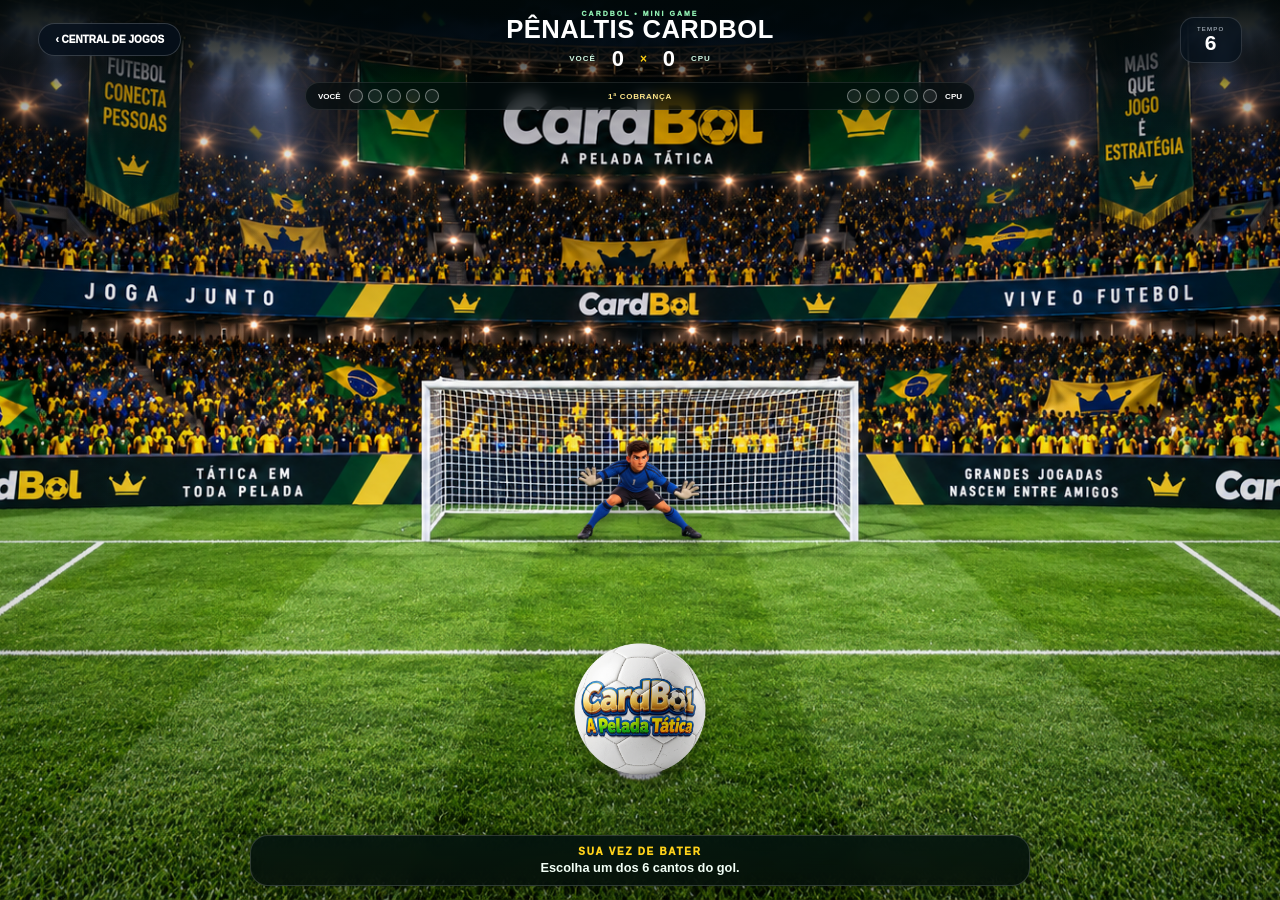
==== commit cec111f6: "partida-completa-penaltis-v1" ====
--- a/penaltis/index.html
+++ b/penaltis/index.html
@@ -13,7 +13,7 @@
       <div class="scene-canvas" id="sceneCanvas">
         <img class="scene-bg" src="../imagens/mini-game-penalty/fundo5.png" alt="Estádio CardBol com gol ao centro">
 
-        <div class="goal-targets" id="goalTargets" aria-label="Escolha onde chutar">
+        <div class="goal-targets" id="goalTargets" aria-label="Escolha uma zona do gol">
           <button type="button" class="target-zone" data-zone="0" aria-label="Alto à esquerda"><span></span></button>
           <button type="button" class="target-zone" data-zone="1" aria-label="Alto ao centro"><span></span></button>
           <button type="button" class="target-zone" data-zone="2" aria-label="Alto à direita"><span></span></button>
@@ -34,17 +34,52 @@
 
     <header class="game-hud">
       <button type="button" class="hud-btn" id="penaltyBackButton">‹ CENTRAL DE JOGOS</button>
-      <div class="hud-title">
-        <small>CARDBOL • MINI GAME</small>
-        <strong>PÊNALTIS CARDBOL</strong>
+      <div class="hud-center">
+        <div class="hud-title">
+          <small>CARDBOL • MINI GAME</small>
+          <strong>PÊNALTIS CARDBOL</strong>
+        </div>
+        <div class="shootout-score" aria-live="polite">
+          <span class="team-label">VOCÊ</span>
+          <b id="playerScore">0</b>
+          <span class="score-x">×</span>
+          <b id="cpuScore">0</b>
+          <span class="team-label">CPU</span>
+        </div>
       </div>
-      <div class="hud-score" id="penaltyTestScore">GOLS 0 • DEFESAS 0</div>
+      <div class="timer-box" id="timerBox"><span>TEMPO</span><b id="turnTimer">7</b></div>
     </header>
 
+    <section class="kick-history" id="kickHistory" aria-label="Histórico das cobranças">
+      <div class="history-side">
+        <span>VOCÊ</span>
+        <div class="history-dots" id="playerHistory"></div>
+      </div>
+      <div class="round-label" id="roundLabel">1ª COBRANÇA</div>
+      <div class="history-side cpu">
+        <div class="history-dots" id="cpuHistory"></div>
+        <span>CPU</span>
+      </div>
+    </section>
+
     <section class="shot-hud" id="shotHud">
-      <div class="shot-title" id="shotTitle">ESCOLHA O CANTO</div>
-      <div class="shot-instruction" id="penaltyInstruction">Toque em um dos 6 alvos do gol.</div>
-      <button type="button" class="again-btn" id="penaltyAgainButton" hidden>COBRAR NOVAMENTE</button>
+      <div class="shot-title" id="shotTitle">SUA VEZ DE BATER</div>
+      <div class="shot-instruction" id="penaltyInstruction">Escolha um dos 6 cantos do gol.</div>
+
+      <div class="accuracy-wrap" id="accuracyWrap" hidden>
+        <div class="accuracy-caption"><span>RISCO</span><b>PRECISÃO</b><span>RISCO</span></div>
+        <div class="accuracy-bar" id="accuracyBar" role="meter" aria-label="Barra de precisão">
+          <div class="accuracy-marker" id="accuracyMarker"></div>
+        </div>
+        <button type="button" class="shoot-btn" id="shootButton">CHUTAR!</button>
+      </div>
+
+      <div class="hidden-defense-info" id="hiddenDefenseInfo" hidden>
+        Sua zona + <b>3 defesas secretas</b> serão ativadas.
+      </div>
+
+      <button type="button" class="again-btn" id="penaltyAgainButton" hidden>PRÓXIMA COBRANÇA</button>
+      <button type="button" class="again-btn restart" id="restartMatchButton" hidden>JOGAR NOVAMENTE</button>
     </section>
 
     <div class="penalty-result" id="penaltyResult" aria-live="polite"></div>
--- a/penaltis/penalty.css
+++ b/penaltis/penalty.css
@@ -1,5 +1,5 @@
 :root {
-  --panel: rgba(2, 12, 10, .78);
+  --panel: rgba(2, 12, 10, .82);
   --line: rgba(255,255,255,.16);
   --yellow: #ffd21a;
   --green: #78e7a1;
@@ -8,6 +8,7 @@
 html, body { margin: 0; width: 100%; height: 100%; overflow: hidden; background: #020807; }
 body { font-family: Arial, Helvetica, sans-serif; color: #fff; }
 button { font: inherit; }
+[hidden] { display: none !important; }
 
 .penalty-app {
   position: relative;
@@ -18,324 +19,133 @@
   background: #020807;
   isolation: isolate;
 }
+.scene-viewport { position: absolute; inset: 0; overflow: hidden; background: #061710; }
+.scene-viewport::after {
+  content: ""; position: absolute; inset: 0; z-index: 12; pointer-events: none;
+  background: linear-gradient(180deg, rgba(0,0,0,.48), rgba(0,0,0,.02) 20%, transparent 68%, rgba(0,0,0,.28)), radial-gradient(circle at 50% 48%, transparent 48%, rgba(0,0,0,.19) 100%);
+}
+.scene-canvas { position: absolute; overflow: visible; transform-origin: top left; }
+.scene-bg { position: absolute; inset: 0; width: 100%; height: 100%; object-fit: fill; user-select: none; pointer-events: none; }
 
-.scene-viewport {
-  position: absolute;
-  inset: 0;
-  overflow: hidden;
-  background: #061710;
+.goal-targets {
+  position: absolute; left: 36.45%; top: 42.15%; width: 27.05%; height: 17.25%; z-index: 16;
+  display: grid; grid-template-columns: repeat(3,1fr); grid-template-rows: repeat(2,1fr);
 }
-.scene-viewport::after {
-  content: "";
-  position: absolute;
-  inset: 0;
-  z-index: 12;
-  pointer-events: none;
-  background:
-    linear-gradient(180deg, rgba(0,0,0,.48) 0%, rgba(0,0,0,.03) 19%, transparent 66%, rgba(0,0,0,.26) 100%),
-    radial-gradient(circle at center 48%, transparent 48%, rgba(0,0,0,.20) 100%);
+.target-zone { position: relative; border: 0; padding: 0; background: transparent; cursor: crosshair; -webkit-tap-highlight-color: transparent; }
+.target-zone span {
+  position: absolute; left: 50%; top: 50%; width: clamp(30px,3.1vw,50px); aspect-ratio: 1;
+  transform: translate(-50%,-50%); border: 2px solid rgba(255,255,255,.42); border-radius: 50%;
+  background: rgba(1,10,8,.05); box-shadow: 0 2px 8px rgba(0,0,0,.16); opacity: .17;
+  animation: targetBreath 1.35s ease-in-out infinite; transition: .14s ease;
 }
-.scene-canvas {
-  position: absolute;
-  overflow: visible;
-  transform-origin: top left;
-}
-.scene-bg {
-  position: absolute;
-  inset: 0;
-  width: 100%;
-  height: 100%;
-  object-fit: fill;
-  user-select: none;
-  pointer-events: none;
-}
-
-/* A área abaixo coincide com o gol já desenhado no fundo5.png. */
-.goal-targets {
-  position: absolute;
-  left: 36.45%;
-  top: 42.15%;
-  width: 27.05%;
-  height: 17.25%;
-  z-index: 18;
-  display: grid;
-  grid-template-columns: repeat(3, 1fr);
-  grid-template-rows: repeat(2, 1fr);
-}
-.target-zone {
-  position: relative;
-  min-width: 0;
-  border: 0;
-  padding: 0;
-  cursor: crosshair;
-  background: transparent;
-  -webkit-tap-highlight-color: transparent;
-}
-.target-zone span {
-  position: absolute;
-  left: 50%;
-  top: 50%;
-  width: clamp(30px, 3.1vw, 50px);
-  aspect-ratio: 1;
-  transform: translate(-50%, -50%);
-  border: 3px solid rgba(255,255,255,.88);
-  border-radius: 50%;
-  background: rgba(1,10,8,.18);
-  box-shadow: 0 2px 8px rgba(0,0,0,.30), inset 0 0 0 1px rgba(0,0,0,.24);
-  transition: transform .14s ease, border-color .14s ease, background .14s ease, opacity .18s ease;
-}
-.target-zone span::before,
-.target-zone span::after {
-  content: "";
-  position: absolute;
-  left: 50%; top: 50%;
-  transform: translate(-50%, -50%);
-  background: rgba(255,255,255,.94);
-}
-.target-zone span::before { width: 62%; height: 3px; }
-.target-zone span::after { width: 3px; height: 62%; }
-@media (hover: hover) and (pointer: fine) {
-  .target-zone:hover span {
-    transform: translate(-50%, -50%) scale(1.10);
-    border-color: var(--yellow);
-    background: rgba(255,210,26,.14);
-  }
-}
-.target-zone:focus-visible { outline: none; }
-.target-zone:focus-visible span {
-  border-color: var(--yellow);
-  box-shadow: 0 0 0 4px rgba(255,210,26,.20);
-}
+.target-zone span::before,.target-zone span::after { content:""; position:absolute; left:50%; top:50%; transform:translate(-50%,-50%); background:rgba(255,255,255,.46); }
+.target-zone span::before { width: 60%; height: 2px; }
+.target-zone span::after { width: 2px; height: 60%; }
+.target-zone.selected span { opacity: .8; border-color: var(--yellow); background: rgba(255,210,26,.14); box-shadow: 0 0 0 5px rgba(255,210,26,.13); }
+@media (hover:hover) and (pointer:fine) { .target-zone:hover span { opacity:.58; transform:translate(-50%,-50%) scale(1.07); border-color:rgba(255,210,26,.72); } }
+@keyframes targetBreath { 0%,100%{opacity:.12;transform:translate(-50%,-50%) scale(.94)} 50%{opacity:.38;transform:translate(-50%,-50%) scale(1.03)} }
+.target-zone:focus-visible { outline:none; }
 
 .keeper-box {
-  position: absolute;
-  z-index: 17;
-  left: 35%;
-  top: 39.7%;
-  width: 30%;
-  height: 20.5%;
-  display: flex;
-  align-items: flex-end;
-  justify-content: center;
-  pointer-events: none;
-  transform-origin: center bottom;
+  position:absolute; z-index:18; left:39%; top:47.2%; width:22%; height:12.9%; display:flex; align-items:flex-end; justify-content:center;
+  pointer-events:none; transform-origin:center bottom;
 }
 .keeper-box img {
-  display: block;
-  width: 100%;
-  height: 100%;
-  object-fit: contain;
-  object-position: center bottom;
-  filter: drop-shadow(0 9px 8px rgba(0,0,0,.34));
+  display:block; width:100%; height:100%; object-fit:contain; object-position:center bottom;
+  transform:translate(var(--keeper-img-x,0%),var(--keeper-img-y,0%)) scale(var(--keeper-art-scale,1)); transform-origin:center bottom;
+  opacity:1!important; filter:drop-shadow(0 9px 8px rgba(0,0,0,.34));
 }
-.keeper-shadow {
-  position: absolute;
-  z-index: 14;
-  left: 50%;
-  top: 58.1%;
-  width: 10.5%;
-  height: 1.55%;
-  transform: translateX(-50%);
-  border-radius: 50%;
-  background: radial-gradient(ellipse, rgba(0,0,0,.34), rgba(0,0,0,.10) 58%, transparent 75%);
-  pointer-events: none;
-}
-
-.penalty-ball {
-  position: absolute;
-  z-index: 20;
-  left: 50%;
-  top: 78.8%;
-  width: 8.2%;
-  transform: translate(-50%, -50%);
-  transform-origin: center;
-  pointer-events: none;
-  filter: drop-shadow(0 10px 9px rgba(0,0,0,.32));
-}
-.ball-shadow {
-  position: absolute;
-  z-index: 15;
-  left: 50%;
-  top: 84.5%;
-  width: 7.0%;
-  height: 1.65%;
-  transform: translateX(-50%);
-  border-radius: 50%;
-  background: radial-gradient(ellipse, rgba(0,0,0,.42), rgba(0,0,0,.10) 60%, transparent 76%);
-  pointer-events: none;
-}
+.keeper-shadow { position:absolute; z-index:14; left:50%; top:59.9%; width:7.2%; height:1.05%; transform:translateX(-50%); border-radius:50%; background:radial-gradient(ellipse,rgba(0,0,0,.34),rgba(0,0,0,.10) 58%,transparent 75%); pointer-events:none; }
+.penalty-ball { position:absolute; z-index:20; left:50%; top:78.8%; width:8.2%; transform:translate(-50%,-50%); transform-origin:center; pointer-events:none; filter:drop-shadow(0 10px 9px rgba(0,0,0,.32)); }
+.ball-shadow { position:absolute; z-index:15; left:50%; top:84.5%; width:7%; height:1.65%; transform:translateX(-50%); border-radius:50%; background:radial-gradient(ellipse,rgba(0,0,0,.42),rgba(0,0,0,.10) 60%,transparent 76%); pointer-events:none; }
 
 .game-hud {
-  position: absolute;
-  z-index: 40;
-  left: 0; right: 0; top: 0;
-  min-height: 78px;
-  display: grid;
-  grid-template-columns: 1fr auto 1fr;
-  align-items: center;
-  gap: 14px;
-  padding: 12px clamp(14px, 3vw, 42px);
-  background: linear-gradient(180deg, rgba(1,8,8,.90), rgba(1,8,8,.48) 72%, transparent);
-  pointer-events: none;
+  position:absolute; z-index:40; left:0; right:0; top:0; min-height:80px; display:grid; grid-template-columns:1fr auto 1fr; align-items:center; gap:14px;
+  padding:10px clamp(14px,3vw,42px) 16px; background:linear-gradient(180deg,rgba(1,8,8,.91),rgba(1,8,8,.48) 74%,transparent); pointer-events:none;
 }
-.game-hud > * { pointer-events: auto; }
-.hud-btn, .again-btn {
-  border: 1px solid rgba(255,255,255,.18);
-  color: #fff;
-  background: rgba(5,16,28,.80);
-  border-radius: 999px;
-  font-weight: 1000;
-  cursor: pointer;
-  backdrop-filter: blur(8px);
+.game-hud>* { pointer-events:auto; }
+.hud-btn,.again-btn,.shoot-btn { border:1px solid rgba(255,255,255,.18); color:#fff; border-radius:999px; font-weight:1000; cursor:pointer; backdrop-filter:blur(8px); }
+.hud-btn { justify-self:start; padding:10px 16px; font-size:10px; background:rgba(5,16,28,.80); }
+.hud-center { text-align:center; min-width:min(460px,45vw); }
+.hud-title small { display:block; color:#91f0b3; font-size:7px; font-weight:1000; letter-spacing:2px; }
+.hud-title strong { display:block; font-size:clamp(19px,2vw,31px); line-height:1; letter-spacing:.5px; }
+.shootout-score { margin-top:5px; display:flex; justify-content:center; align-items:center; gap:8px; font-size:12px; font-weight:900; }
+.shootout-score b { min-width:28px; font-size:22px; line-height:1; color:#fff; }
+.team-label { color:#d1fae5; font-size:8px; letter-spacing:1px; }
+.score-x { color:#facc15; }
+.timer-box { justify-self:end; min-width:62px; padding:8px 12px; text-align:center; border:1px solid rgba(255,255,255,.14); border-radius:14px; background:rgba(5,16,28,.70); }
+.timer-box span { display:block; font-size:6px; color:#cbd5e1; letter-spacing:1.2px; }
+.timer-box b { font-size:21px; line-height:1; }
+.timer-box.warning b { color:#facc15; }
+.timer-box.danger b { color:#fb7185; animation:timerPulse .55s ease-in-out infinite alternate; }
+@keyframes timerPulse { to{transform:scale(1.12)} }
+
+.kick-history {
+  position:absolute; z-index:41; top:82px; left:50%; transform:translateX(-50%); width:min(670px,78vw);
+  display:grid; grid-template-columns:1fr auto 1fr; align-items:center; gap:14px; padding:6px 12px; border:1px solid rgba(255,255,255,.10); border-radius:999px;
+  background:rgba(3,12,14,.64); backdrop-filter:blur(7px); font-size:8px; font-weight:900;
 }
-.hud-btn {
-  justify-self: start;
-  padding: 10px 16px;
-  font-size: 10px;
-}
-.hud-title { text-align: center; text-shadow: 0 2px 8px rgba(0,0,0,.5); }
-.hud-title small {
-  display: block;
-  margin-bottom: 2px;
-  color: #91f0b3;
-  font-size: 8px;
-  font-weight: 1000;
-  letter-spacing: 2px;
-}
-.hud-title strong {
-  display: block;
-  font-size: clamp(20px, 2.2vw, 34px);
-  letter-spacing: .6px;
-  line-height: 1;
-}
-.hud-score {
-  justify-self: end;
-  padding: 10px 16px;
-  border: 1px solid rgba(255,255,255,.15);
-  border-radius: 999px;
-  background: rgba(5,16,28,.64);
-  color: #e9fff0;
-  font-size: 9px;
-  font-weight: 1000;
-  letter-spacing: .8px;
-  backdrop-filter: blur(8px);
-}
+.history-side { display:flex; align-items:center; gap:8px; }
+.history-side.cpu { justify-content:flex-end; }
+.history-dots { display:flex; gap:5px; flex-wrap:nowrap; }
+.kick-dot { width:14px; height:14px; border-radius:50%; border:1px solid rgba(255,255,255,.40); background:rgba(255,255,255,.08); display:grid; place-items:center; font-size:8px; }
+.kick-dot.goal { background:#22c55e; border-color:#86efac; }
+.kick-dot.miss { background:#b91c1c; border-color:#fca5a5; }
+.round-label { color:#fde68a; white-space:nowrap; letter-spacing:.7px; }
 
 .shot-hud {
-  position: absolute;
-  z-index: 42;
-  left: 50%;
-  bottom: max(14px, env(safe-area-inset-bottom));
-  transform: translateX(-50%);
-  width: min(760px, calc(100vw - 28px));
-  padding: 11px 18px;
-  border: 1px solid var(--line);
-  border-radius: 18px;
-  background: linear-gradient(180deg, rgba(2,18,14,.88), rgba(2,12,10,.80));
-  box-shadow: 0 12px 30px rgba(0,0,0,.28);
-  text-align: center;
-  backdrop-filter: blur(9px);
+  position:absolute; z-index:42; left:50%; bottom:max(14px,env(safe-area-inset-bottom)); transform:translateX(-50%); width:min(780px,calc(100vw - 28px));
+  padding:10px 17px; border:1px solid var(--line); border-radius:18px; background:linear-gradient(180deg,rgba(2,18,14,.90),rgba(2,12,10,.83));
+  box-shadow:0 12px 30px rgba(0,0,0,.28); text-align:center; backdrop-filter:blur(9px);
 }
-.shot-title {
-  color: var(--yellow);
-  font-size: 10px;
-  font-weight: 1000;
-  letter-spacing: 1.8px;
+.shot-title { color:var(--yellow); font-size:10px; font-weight:1000; letter-spacing:1.7px; }
+.shot-instruction { margin-top:3px; color:#f2fff6; font-size:clamp(10px,1vw,13px); font-weight:800; }
+.hidden-defense-info { margin-top:7px; font-size:9px; color:#bfdbfe; }
+
+.accuracy-wrap { margin-top:10px; }
+.accuracy-caption { width:min(520px,86%); margin:0 auto 4px; display:flex; justify-content:space-between; font-size:7px; letter-spacing:1px; color:#fde68a; }
+.accuracy-caption b { color:#bbf7d0; }
+.accuracy-bar {
+  position:relative; width:min(520px,86%); height:19px; margin:0 auto; border:2px solid rgba(255,255,255,.62); border-radius:999px; overflow:visible;
+  background:linear-gradient(90deg,#b91c1c 0 12%,#f97316 12% 25%,#eab308 25% 40%,#22c55e 40% 60%,#eab308 60% 75%,#f97316 75% 88%,#b91c1c 88% 100%);
+  box-shadow:inset 0 0 8px rgba(0,0,0,.30);
 }
-.shot-instruction {
-  margin-top: 4px;
-  color: #f2fff6;
-  font-size: clamp(10px, 1vw, 13px);
-  font-weight: 800;
+.accuracy-marker { position:absolute; top:50%; left:0; width:6px; height:31px; transform:translate(-50%,-50%); border-radius:4px; background:#fff; box-shadow:0 0 0 2px rgba(0,0,0,.55),0 0 8px rgba(255,255,255,.8); }
+.shoot-btn { margin-top:8px; min-width:130px; padding:9px 18px; font-size:10px; background:linear-gradient(180deg,#15803d,#166534); border-color:rgba(134,239,172,.48); }
+.again-btn { margin-top:8px; padding:9px 18px; background:rgba(20,83,45,.88); border-color:rgba(134,239,172,.40); color:#eafff0; font-size:10px; }
+.again-btn.restart { background:rgba(30,64,175,.88); border-color:rgba(147,197,253,.45); }
+
+.penalty-result { position:absolute; z-index:50; left:50%; top:37%; transform:translate(-50%,-50%) scale(.72); opacity:0; pointer-events:none; font-size:clamp(38px,6.7vw,90px); font-weight:1000; line-height:.92; text-align:center; text-shadow:0 7px 25px rgba(0,0,0,.68); white-space:nowrap; }
+.penalty-result.goal { color:#ffd21a; }.penalty-result.save { color:#7dd3fc; }.penalty-result.out { color:#f87171; }.penalty-result.champion { color:#fde047; font-size:clamp(32px,5.5vw,72px); }
+.penalty-result.show { animation:resultPop .64s cubic-bezier(.16,.85,.22,1.18) both; }
+@keyframes resultPop { 0%{opacity:0;transform:translate(-50%,-50%) scale(.55)} 58%{opacity:1;transform:translate(-50%,-50%) scale(1.08)} 100%{opacity:1;transform:translate(-50%,-50%) scale(1)} }
+.penalty-app.is-shooting .target-zone { pointer-events:none; }.penalty-app.is-shooting .target-zone span,.penalty-app.targets-hidden .target-zone span { opacity:0!important; animation:none!important; }
+.penalty-app.impact-goal .scene-canvas { animation:sceneImpact .25s linear 1; }.penalty-app.impact-save .scene-canvas { animation:sceneImpactSave .22s linear 1; }
+@keyframes sceneImpact { 0%,100%{margin-left:0}25%{margin-left:-3px}50%{margin-left:2px}75%{margin-left:-1px} }
+@keyframes sceneImpactSave { 0%,100%{margin-left:0}35%{margin-left:2px}68%{margin-left:-2px} }
+
+.scene-viewport.portrait-fit { background:#061710; }
+.scene-viewport.portrait-fit .goal-targets { left:35.8%; top:42.1%; width:28.6%; height:17.8%; }
+.scene-viewport.portrait-fit .keeper-box { left:38.4%; top:47.2%; width:23.4%; height:13.6%; }
+.scene-viewport.portrait-fit .penalty-ball { top:83.8%; width:11.5%; }
+.scene-viewport.portrait-fit .ball-shadow { top:89.1%; width:8.5%; }
+
+@media (max-width:700px) {
+  .game-hud { min-height:76px; grid-template-columns:auto 1fr auto; padding:7px 8px 15px; gap:6px; }
+  .hud-btn { padding:8px 9px; font-size:7px; }
+  .hud-center { min-width:0; }
+  .hud-title small { font-size:5px; letter-spacing:1.2px; }
+  .hud-title strong { font-size:clamp(15px,4.8vw,22px); }
+  .shootout-score { margin-top:3px; gap:5px; }.shootout-score b{font-size:17px;}.team-label{font-size:6px;}
+  .timer-box { min-width:46px; padding:6px 7px; }.timer-box b{font-size:17px;}.timer-box span{font-size:5px;}
+  .kick-history { top:74px; width:calc(100vw - 18px); padding:5px 8px; gap:6px; }
+  .kick-history .history-side>span { display:none; }.kick-dot{width:11px;height:11px;font-size:6px}.history-dots{gap:3px}.round-label{font-size:7px;}
+  .shot-hud { bottom:max(8px,env(safe-area-inset-bottom)); width:calc(100vw - 16px); padding:8px 10px; border-radius:14px; }
+  .shot-title{font-size:8px}.shot-instruction{font-size:9px}.hidden-defense-info{font-size:8px}.accuracy-wrap{margin-top:7px}.accuracy-caption{font-size:6px;width:94%}.accuracy-bar{width:94%;height:16px}.accuracy-marker{height:26px}.shoot-btn,.again-btn{padding:8px 13px;font-size:9px;margin-top:7px}
+  .penalty-result { top:35%; font-size:clamp(34px,12vw,60px); }
+  .target-zone span { width:clamp(25px,7vw,36px); border-width:2px; }
 }
-.again-btn {
-  margin-top: 9px;
-  padding: 10px 18px;
-  background: rgba(20,83,45,.88);
-  border-color: rgba(134,239,172,.40);
-  color: #eafff0;
-  font-size: 10px;
+@media (max-height:560px) and (orientation:landscape) {
+  .game-hud{min-height:58px;padding:5px 10px 11px}.hud-title strong{font-size:20px}.hud-title small{font-size:5px}.kick-history{top:56px;padding:4px 9px}.shot-hud{padding:6px 11px;bottom:5px}.accuracy-wrap{margin-top:5px}.accuracy-bar{height:15px}.shoot-btn,.again-btn{padding:6px 12px;margin-top:5px}.shot-instruction{font-size:9px}
 }
-
-.penalty-result {
-  position: absolute;
-  z-index: 50;
-  left: 50%;
-  top: 37%;
-  transform: translate(-50%, -50%) scale(.72);
-  opacity: 0;
-  pointer-events: none;
-  font-size: clamp(40px, 7vw, 96px);
-  font-weight: 1000;
-  line-height: .92;
-  text-align: center;
-  text-shadow: 0 7px 25px rgba(0,0,0,.68);
-}
-.penalty-result.goal { color: #ffd21a; }
-.penalty-result.save { color: #7dd3fc; }
-.penalty-result.show { animation: resultPop .64s cubic-bezier(.16,.85,.22,1.18) both; }
-@keyframes resultPop {
-  0% { opacity: 0; transform: translate(-50%, -50%) scale(.55); }
-  58% { opacity: 1; transform: translate(-50%, -50%) scale(1.08); }
-  100% { opacity: 1; transform: translate(-50%, -50%) scale(1); }
-}
-
-.penalty-app.is-shooting .target-zone { pointer-events: none; }
-.penalty-app.is-shooting .target-zone span { opacity: .16; }
-.penalty-app.impact-goal .scene-canvas { animation: sceneImpact .25s linear 1; }
-.penalty-app.impact-save .scene-canvas { animation: sceneImpactSave .22s linear 1; }
-@keyframes sceneImpact {
-  0%,100% { margin-left: 0; }
-  25% { margin-left: -3px; }
-  50% { margin-left: 2px; }
-  75% { margin-left: -1px; }
-}
-@keyframes sceneImpactSave {
-  0%,100% { margin-left: 0; }
-  35% { margin-left: 2px; }
-  68% { margin-left: -2px; }
-}
-
-@media (max-width: 700px) {
-  .game-hud {
-    min-height: 70px;
-    grid-template-columns: auto 1fr;
-    padding: 8px 9px 18px;
-    gap: 8px;
-  }
-  .hud-score { display: none; }
-  .hud-title { text-align: right; }
-  .hud-title small { font-size: 6px; letter-spacing: 1.4px; }
-  .hud-title strong { font-size: clamp(18px, 6vw, 25px); }
-  .hud-btn { padding: 8px 10px; font-size: 8px; }
-  .shot-hud {
-    bottom: max(9px, env(safe-area-inset-bottom));
-    width: calc(100vw - 18px);
-    padding: 9px 11px;
-    border-radius: 15px;
-  }
-  .shot-title { font-size: 8px; letter-spacing: 1.25px; }
-  .shot-instruction { font-size: 9px; }
-  .again-btn { padding: 9px 14px; font-size: 9px; }
-  .penalty-result { top: 35%; font-size: clamp(38px, 13vw, 64px); }
-  .target-zone span {
-    width: clamp(27px, 8vw, 38px);
-    border-width: 2px;
-  }
-  .target-zone span::before { height: 2px; }
-  .target-zone span::after { width: 2px; }
-}
-
-@media (max-height: 560px) and (orientation: landscape) {
-  .game-hud { min-height: 58px; padding-top: 6px; }
-  .hud-title strong { font-size: 21px; }
-  .hud-title small { font-size: 6px; }
-  .shot-hud { padding: 7px 12px; bottom: 6px; }
-  .shot-title { font-size: 8px; }
-  .shot-instruction { font-size: 9px; }
-  .again-btn { padding: 7px 13px; margin-top: 6px; }
-}
-
-@media (prefers-reduced-motion: reduce) {
-  *, *::before, *::after { animation-duration: .01ms !important; animation-iteration-count: 1 !important; scroll-behavior: auto !important; }
-}
+@media (prefers-reduced-motion:reduce) { *,*::before,*::after{animation-duration:.01ms!important;animation-iteration-count:1!important;scroll-behavior:auto!important} }
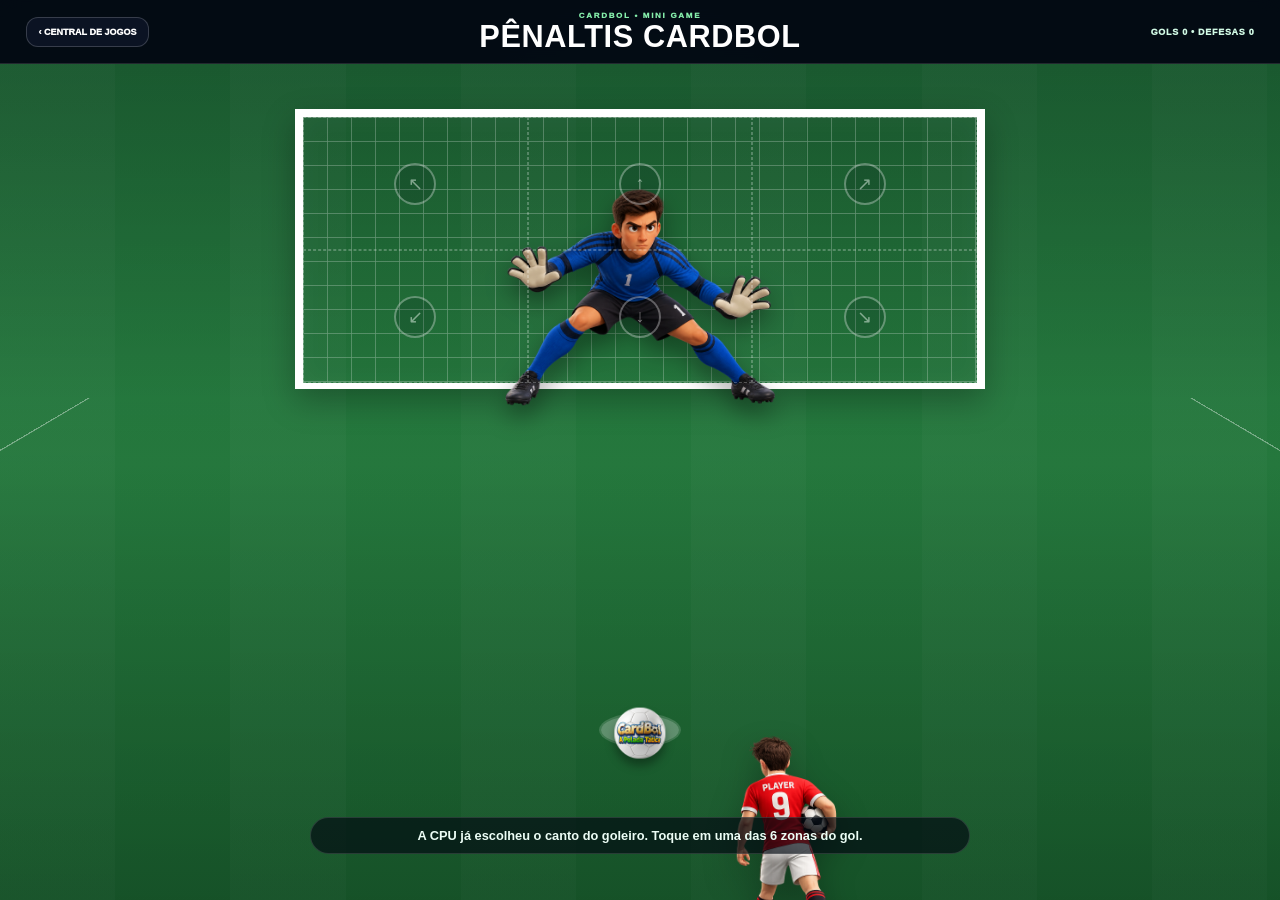
==== commit 16991969: "update-menu-minigames" ====
--- a/penaltis/index.html
+++ b/penaltis/index.html
@@ -1,90 +1,54 @@
 <!DOCTYPE html>
 <html lang="pt-BR">
 <head>
-  <meta charset="UTF-8">
-  <meta name="viewport" content="width=device-width, initial-scale=1, viewport-fit=cover">
-  <title>Pênaltis CardBol</title>
-  <meta name="theme-color" content="#04100d">
-  <link rel="stylesheet" href="penalty.css">
+    <meta charset="UTF-8">
+    <meta name="viewport" content="width=device-width, initial-scale=1.0">
+    <title>Pênaltis CardBol</title>
+    <meta name="description" content="Pênaltis CardBol - Mini game de cobranças de pênalti.">
+    <meta name="theme-color" content="#08111f">
+    <link rel="icon" href="../imagens/geral/favicon-32x32.ico" sizes="any">
+    <link rel="stylesheet" href="penalty.css">
 </head>
 <body>
-  <main class="penalty-app" id="penaltyApp">
-    <div class="scene-viewport" id="sceneViewport" aria-label="Pênaltis CardBol">
-      <div class="scene-canvas" id="sceneCanvas">
-        <img class="scene-bg" src="../imagens/mini-game-penalty/fundo5.png" alt="Estádio CardBol com gol ao centro">
+    <main class="penalty-app" id="penaltyMiniGameOverlay">
+        <header class="penalty-mini-header">
+            <button type="button" class="penalty-back-button" id="penaltyBackButton">‹ CENTRAL DE JOGOS</button>
+            <div class="penalty-mini-title-wrap">
+                <div class="penalty-mini-kicker">CARDBOL • MINI GAME</div>
+                <h1>PÊNALTIS CARDBOL</h1>
+            </div>
+            <div id="penaltyTestScore" class="penalty-test-score">GOLS 0 • DEFESAS 0</div>
+        </header>
 
-        <div class="goal-targets" id="goalTargets" aria-label="Escolha uma zona do gol">
-          <button type="button" class="target-zone" data-zone="0" aria-label="Alto à esquerda"><span></span></button>
-          <button type="button" class="target-zone" data-zone="1" aria-label="Alto ao centro"><span></span></button>
-          <button type="button" class="target-zone" data-zone="2" aria-label="Alto à direita"><span></span></button>
-          <button type="button" class="target-zone" data-zone="3" aria-label="Embaixo à esquerda"><span></span></button>
-          <button type="button" class="target-zone" data-zone="4" aria-label="Embaixo ao centro"><span></span></button>
-          <button type="button" class="target-zone" data-zone="5" aria-label="Embaixo à direita"><span></span></button>
-        </div>
+        <section class="penalty-pitch" aria-label="Campo de cobrança de pênalti">
+            <div id="penaltyGoal" class="penalty-goal" aria-label="Escolha onde chutar">
+                <div class="penalty-goal-net" aria-hidden="true"></div>
+                <div class="penalty-zones">
+                    <button type="button" class="penalty-zone" data-zone="0" aria-label="Chutar no alto à esquerda"><span>↖</span></button>
+                    <button type="button" class="penalty-zone" data-zone="1" aria-label="Chutar no alto ao centro"><span>↑</span></button>
+                    <button type="button" class="penalty-zone" data-zone="2" aria-label="Chutar no alto à direita"><span>↗</span></button>
+                    <button type="button" class="penalty-zone" data-zone="3" aria-label="Chutar embaixo à esquerda"><span>↙</span></button>
+                    <button type="button" class="penalty-zone" data-zone="4" aria-label="Chutar embaixo ao centro"><span>↓</span></button>
+                    <button type="button" class="penalty-zone" data-zone="5" aria-label="Chutar embaixo à direita"><span>↘</span></button>
+                </div>
+                <img id="penaltyGoalkeeper" src="../imagens/mini-game-penalty/goleiro-teste.png" alt="Goleiro" class="penalty-goalkeeper">
+            </div>
 
-        <div class="keeper-shadow" id="keeperShadow" aria-hidden="true"></div>
-        <div class="keeper-box" id="keeperBox" aria-hidden="true">
-          <img id="penaltyGoalkeeper" src="../imagens/mini-game-penalty/1goleiro-parado.png" alt="Goleiro">
-        </div>
+            <div class="penalty-spot" aria-hidden="true"></div>
+            <img id="penaltyBall" src="../imagens/mini-game-penalty/bola.png" alt="Bola" class="penalty-ball">
+            <img id="penaltyKicker" src="../imagens/mini-game-penalty/batedor-teste.png" alt="Batedor" class="penalty-kicker-player">
 
-        <div class="ball-shadow" id="ballShadow" aria-hidden="true"></div>
-        <img id="penaltyBall" class="penalty-ball" src="../imagens/mini-game-penalty/bola.png" alt="Bola CardBol">
-      </div>
-    </div>
+            <div id="penaltyInstruction" class="penalty-instruction">
+                A CPU já escolheu o canto do goleiro. Toque em uma das 6 zonas do gol.
+            </div>
 
-    <header class="game-hud">
-      <button type="button" class="hud-btn" id="penaltyBackButton">‹ CENTRAL DE JOGOS</button>
-      <div class="hud-center">
-        <div class="hud-title">
-          <small>CARDBOL • MINI GAME</small>
-          <strong>PÊNALTIS CARDBOL</strong>
-        </div>
-        <div class="shootout-score" aria-live="polite">
-          <span class="team-label">VOCÊ</span>
-          <b id="playerScore">0</b>
-          <span class="score-x">×</span>
-          <b id="cpuScore">0</b>
-          <span class="team-label">CPU</span>
-        </div>
-      </div>
-      <div class="timer-box" id="timerBox"><span>TEMPO</span><b id="turnTimer">7</b></div>
-    </header>
+            <div id="penaltyResult" class="penalty-result" aria-live="polite"></div>
+            <button id="penaltyAgainButton" type="button" class="penalty-again-button" hidden>
+                COBRAR NOVAMENTE
+            </button>
+        </section>
+    </main>
 
-    <section class="kick-history" id="kickHistory" aria-label="Histórico das cobranças">
-      <div class="history-side">
-        <span>VOCÊ</span>
-        <div class="history-dots" id="playerHistory"></div>
-      </div>
-      <div class="round-label" id="roundLabel">1ª COBRANÇA</div>
-      <div class="history-side cpu">
-        <div class="history-dots" id="cpuHistory"></div>
-        <span>CPU</span>
-      </div>
-    </section>
-
-    <section class="shot-hud" id="shotHud">
-      <div class="shot-title" id="shotTitle">SUA VEZ DE BATER</div>
-      <div class="shot-instruction" id="penaltyInstruction">Escolha um dos 6 cantos do gol.</div>
-
-      <div class="accuracy-wrap" id="accuracyWrap" hidden>
-        <div class="accuracy-caption"><span>RISCO</span><b>PRECISÃO</b><span>RISCO</span></div>
-        <div class="accuracy-bar" id="accuracyBar" role="meter" aria-label="Barra de precisão">
-          <div class="accuracy-marker" id="accuracyMarker"></div>
-        </div>
-        <button type="button" class="shoot-btn" id="shootButton">CHUTAR!</button>
-      </div>
-
-      <div class="hidden-defense-info" id="hiddenDefenseInfo" hidden>
-        Sua zona + <b>3 defesas secretas</b> serão ativadas.
-      </div>
-
-      <button type="button" class="again-btn" id="penaltyAgainButton" hidden>PRÓXIMA COBRANÇA</button>
-      <button type="button" class="again-btn restart" id="restartMatchButton" hidden>JOGAR NOVAMENTE</button>
-    </section>
-
-    <div class="penalty-result" id="penaltyResult" aria-live="polite"></div>
-  </main>
-
-  <script src="penalty.js"></script>
+    <script src="penalty.js"></script>
 </body>
 </html>
--- a/penaltis/penalty.css
+++ b/penaltis/penalty.css
@@ -1,151 +1,246 @@
-:root {
-  --panel: rgba(2, 12, 10, .82);
-  --line: rgba(255,255,255,.16);
-  --yellow: #ffd21a;
-  --green: #78e7a1;
-}
 * { box-sizing: border-box; }
-html, body { margin: 0; width: 100%; height: 100%; overflow: hidden; background: #020807; }
-body { font-family: Arial, Helvetica, sans-serif; color: #fff; }
+html, body { margin: 0; width: 100%; height: 100%; overflow: hidden; }
+body {
+    font-family: Arial, Helvetica, sans-serif;
+    color: #fff;
+    background: #07111f;
+}
 button { font: inherit; }
-[hidden] { display: none !important; }
 
 .penalty-app {
-  position: relative;
-  width: 100vw;
-  height: 100dvh;
-  min-height: 100%;
-  overflow: hidden;
-  background: #020807;
-  isolation: isolate;
-}
-.scene-viewport { position: absolute; inset: 0; overflow: hidden; background: #061710; }
-.scene-viewport::after {
-  content: ""; position: absolute; inset: 0; z-index: 12; pointer-events: none;
-  background: linear-gradient(180deg, rgba(0,0,0,.48), rgba(0,0,0,.02) 20%, transparent 68%, rgba(0,0,0,.28)), radial-gradient(circle at 50% 48%, transparent 48%, rgba(0,0,0,.19) 100%);
-}
-.scene-canvas { position: absolute; overflow: visible; transform-origin: top left; }
-.scene-bg { position: absolute; inset: 0; width: 100%; height: 100%; object-fit: fill; user-select: none; pointer-events: none; }
-
-.goal-targets {
-  position: absolute; left: 36.45%; top: 42.15%; width: 27.05%; height: 17.25%; z-index: 16;
-  display: grid; grid-template-columns: repeat(3,1fr); grid-template-rows: repeat(2,1fr);
-}
-.target-zone { position: relative; border: 0; padding: 0; background: transparent; cursor: crosshair; -webkit-tap-highlight-color: transparent; }
-.target-zone span {
-  position: absolute; left: 50%; top: 50%; width: clamp(30px,3.1vw,50px); aspect-ratio: 1;
-  transform: translate(-50%,-50%); border: 2px solid rgba(255,255,255,.42); border-radius: 50%;
-  background: rgba(1,10,8,.05); box-shadow: 0 2px 8px rgba(0,0,0,.16); opacity: .17;
-  animation: targetBreath 1.35s ease-in-out infinite; transition: .14s ease;
-}
-.target-zone span::before,.target-zone span::after { content:""; position:absolute; left:50%; top:50%; transform:translate(-50%,-50%); background:rgba(255,255,255,.46); }
-.target-zone span::before { width: 60%; height: 2px; }
-.target-zone span::after { width: 2px; height: 60%; }
-.target-zone.selected span { opacity: .8; border-color: var(--yellow); background: rgba(255,210,26,.14); box-shadow: 0 0 0 5px rgba(255,210,26,.13); }
-@media (hover:hover) and (pointer:fine) { .target-zone:hover span { opacity:.58; transform:translate(-50%,-50%) scale(1.07); border-color:rgba(255,210,26,.72); } }
-@keyframes targetBreath { 0%,100%{opacity:.12;transform:translate(-50%,-50%) scale(.94)} 50%{opacity:.38;transform:translate(-50%,-50%) scale(1.03)} }
-.target-zone:focus-visible { outline:none; }
-
-.keeper-box {
-  position:absolute; z-index:18; left:39%; top:47.2%; width:22%; height:12.9%; display:flex; align-items:flex-end; justify-content:center;
-  pointer-events:none; transform-origin:center bottom;
-}
-.keeper-box img {
-  display:block; width:100%; height:100%; object-fit:contain; object-position:center bottom;
-  transform:translate(var(--keeper-img-x,0%),var(--keeper-img-y,0%)) scale(var(--keeper-art-scale,1)); transform-origin:center bottom;
-  opacity:1!important; filter:drop-shadow(0 9px 8px rgba(0,0,0,.34));
-}
-.keeper-shadow { position:absolute; z-index:14; left:50%; top:59.9%; width:7.2%; height:1.05%; transform:translateX(-50%); border-radius:50%; background:radial-gradient(ellipse,rgba(0,0,0,.34),rgba(0,0,0,.10) 58%,transparent 75%); pointer-events:none; }
-.penalty-ball { position:absolute; z-index:20; left:50%; top:78.8%; width:8.2%; transform:translate(-50%,-50%); transform-origin:center; pointer-events:none; filter:drop-shadow(0 10px 9px rgba(0,0,0,.32)); }
-.ball-shadow { position:absolute; z-index:15; left:50%; top:84.5%; width:7%; height:1.65%; transform:translateX(-50%); border-radius:50%; background:radial-gradient(ellipse,rgba(0,0,0,.42),rgba(0,0,0,.10) 60%,transparent 76%); pointer-events:none; }
-
-.game-hud {
-  position:absolute; z-index:40; left:0; right:0; top:0; min-height:80px; display:grid; grid-template-columns:1fr auto 1fr; align-items:center; gap:14px;
-  padding:10px clamp(14px,3vw,42px) 16px; background:linear-gradient(180deg,rgba(1,8,8,.91),rgba(1,8,8,.48) 74%,transparent); pointer-events:none;
-}
-.game-hud>* { pointer-events:auto; }
-.hud-btn,.again-btn,.shoot-btn { border:1px solid rgba(255,255,255,.18); color:#fff; border-radius:999px; font-weight:1000; cursor:pointer; backdrop-filter:blur(8px); }
-.hud-btn { justify-self:start; padding:10px 16px; font-size:10px; background:rgba(5,16,28,.80); }
-.hud-center { text-align:center; min-width:min(460px,45vw); }
-.hud-title small { display:block; color:#91f0b3; font-size:7px; font-weight:1000; letter-spacing:2px; }
-.hud-title strong { display:block; font-size:clamp(19px,2vw,31px); line-height:1; letter-spacing:.5px; }
-.shootout-score { margin-top:5px; display:flex; justify-content:center; align-items:center; gap:8px; font-size:12px; font-weight:900; }
-.shootout-score b { min-width:28px; font-size:22px; line-height:1; color:#fff; }
-.team-label { color:#d1fae5; font-size:8px; letter-spacing:1px; }
-.score-x { color:#facc15; }
-.timer-box { justify-self:end; min-width:62px; padding:8px 12px; text-align:center; border:1px solid rgba(255,255,255,.14); border-radius:14px; background:rgba(5,16,28,.70); }
-.timer-box span { display:block; font-size:6px; color:#cbd5e1; letter-spacing:1.2px; }
-.timer-box b { font-size:21px; line-height:1; }
-.timer-box.warning b { color:#facc15; }
-.timer-box.danger b { color:#fb7185; animation:timerPulse .55s ease-in-out infinite alternate; }
-@keyframes timerPulse { to{transform:scale(1.12)} }
-
-.kick-history {
-  position:absolute; z-index:41; top:82px; left:50%; transform:translateX(-50%); width:min(670px,78vw);
-  display:grid; grid-template-columns:1fr auto 1fr; align-items:center; gap:14px; padding:6px 12px; border:1px solid rgba(255,255,255,.10); border-radius:999px;
-  background:rgba(3,12,14,.64); backdrop-filter:blur(7px); font-size:8px; font-weight:900;
-}
-.history-side { display:flex; align-items:center; gap:8px; }
-.history-side.cpu { justify-content:flex-end; }
-.history-dots { display:flex; gap:5px; flex-wrap:nowrap; }
-.kick-dot { width:14px; height:14px; border-radius:50%; border:1px solid rgba(255,255,255,.40); background:rgba(255,255,255,.08); display:grid; place-items:center; font-size:8px; }
-.kick-dot.goal { background:#22c55e; border-color:#86efac; }
-.kick-dot.miss { background:#b91c1c; border-color:#fca5a5; }
-.round-label { color:#fde68a; white-space:nowrap; letter-spacing:.7px; }
-
-.shot-hud {
-  position:absolute; z-index:42; left:50%; bottom:max(14px,env(safe-area-inset-bottom)); transform:translateX(-50%); width:min(780px,calc(100vw - 28px));
-  padding:10px 17px; border:1px solid var(--line); border-radius:18px; background:linear-gradient(180deg,rgba(2,18,14,.90),rgba(2,12,10,.83));
-  box-shadow:0 12px 30px rgba(0,0,0,.28); text-align:center; backdrop-filter:blur(9px);
-}
-.shot-title { color:var(--yellow); font-size:10px; font-weight:1000; letter-spacing:1.7px; }
-.shot-instruction { margin-top:3px; color:#f2fff6; font-size:clamp(10px,1vw,13px); font-weight:800; }
-.hidden-defense-info { margin-top:7px; font-size:9px; color:#bfdbfe; }
-
-.accuracy-wrap { margin-top:10px; }
-.accuracy-caption { width:min(520px,86%); margin:0 auto 4px; display:flex; justify-content:space-between; font-size:7px; letter-spacing:1px; color:#fde68a; }
-.accuracy-caption b { color:#bbf7d0; }
-.accuracy-bar {
-  position:relative; width:min(520px,86%); height:19px; margin:0 auto; border:2px solid rgba(255,255,255,.62); border-radius:999px; overflow:visible;
-  background:linear-gradient(90deg,#b91c1c 0 12%,#f97316 12% 25%,#eab308 25% 40%,#22c55e 40% 60%,#eab308 60% 75%,#f97316 75% 88%,#b91c1c 88% 100%);
-  box-shadow:inset 0 0 8px rgba(0,0,0,.30);
-}
-.accuracy-marker { position:absolute; top:50%; left:0; width:6px; height:31px; transform:translate(-50%,-50%); border-radius:4px; background:#fff; box-shadow:0 0 0 2px rgba(0,0,0,.55),0 0 8px rgba(255,255,255,.8); }
-.shoot-btn { margin-top:8px; min-width:130px; padding:9px 18px; font-size:10px; background:linear-gradient(180deg,#15803d,#166534); border-color:rgba(134,239,172,.48); }
-.again-btn { margin-top:8px; padding:9px 18px; background:rgba(20,83,45,.88); border-color:rgba(134,239,172,.40); color:#eafff0; font-size:10px; }
-.again-btn.restart { background:rgba(30,64,175,.88); border-color:rgba(147,197,253,.45); }
-
-.penalty-result { position:absolute; z-index:50; left:50%; top:37%; transform:translate(-50%,-50%) scale(.72); opacity:0; pointer-events:none; font-size:clamp(38px,6.7vw,90px); font-weight:1000; line-height:.92; text-align:center; text-shadow:0 7px 25px rgba(0,0,0,.68); white-space:nowrap; }
-.penalty-result.goal { color:#ffd21a; }.penalty-result.save { color:#7dd3fc; }.penalty-result.out { color:#f87171; }.penalty-result.champion { color:#fde047; font-size:clamp(32px,5.5vw,72px); }
-.penalty-result.show { animation:resultPop .64s cubic-bezier(.16,.85,.22,1.18) both; }
-@keyframes resultPop { 0%{opacity:0;transform:translate(-50%,-50%) scale(.55)} 58%{opacity:1;transform:translate(-50%,-50%) scale(1.08)} 100%{opacity:1;transform:translate(-50%,-50%) scale(1)} }
-.penalty-app.is-shooting .target-zone { pointer-events:none; }.penalty-app.is-shooting .target-zone span,.penalty-app.targets-hidden .target-zone span { opacity:0!important; animation:none!important; }
-.penalty-app.impact-goal .scene-canvas { animation:sceneImpact .25s linear 1; }.penalty-app.impact-save .scene-canvas { animation:sceneImpactSave .22s linear 1; }
-@keyframes sceneImpact { 0%,100%{margin-left:0}25%{margin-left:-3px}50%{margin-left:2px}75%{margin-left:-1px} }
-@keyframes sceneImpactSave { 0%,100%{margin-left:0}35%{margin-left:2px}68%{margin-left:-2px} }
-
-.scene-viewport.portrait-fit { background:#061710; }
-.scene-viewport.portrait-fit .goal-targets { left:35.8%; top:42.1%; width:28.6%; height:17.8%; }
-.scene-viewport.portrait-fit .keeper-box { left:38.4%; top:47.2%; width:23.4%; height:13.6%; }
-.scene-viewport.portrait-fit .penalty-ball { top:83.8%; width:11.5%; }
-.scene-viewport.portrait-fit .ball-shadow { top:89.1%; width:8.5%; }
-
-@media (max-width:700px) {
-  .game-hud { min-height:76px; grid-template-columns:auto 1fr auto; padding:7px 8px 15px; gap:6px; }
-  .hud-btn { padding:8px 9px; font-size:7px; }
-  .hud-center { min-width:0; }
-  .hud-title small { font-size:5px; letter-spacing:1.2px; }
-  .hud-title strong { font-size:clamp(15px,4.8vw,22px); }
-  .shootout-score { margin-top:3px; gap:5px; }.shootout-score b{font-size:17px;}.team-label{font-size:6px;}
-  .timer-box { min-width:46px; padding:6px 7px; }.timer-box b{font-size:17px;}.timer-box span{font-size:5px;}
-  .kick-history { top:74px; width:calc(100vw - 18px); padding:5px 8px; gap:6px; }
-  .kick-history .history-side>span { display:none; }.kick-dot{width:11px;height:11px;font-size:6px}.history-dots{gap:3px}.round-label{font-size:7px;}
-  .shot-hud { bottom:max(8px,env(safe-area-inset-bottom)); width:calc(100vw - 16px); padding:8px 10px; border-radius:14px; }
-  .shot-title{font-size:8px}.shot-instruction{font-size:9px}.hidden-defense-info{font-size:8px}.accuracy-wrap{margin-top:7px}.accuracy-caption{font-size:6px;width:94%}.accuracy-bar{width:94%;height:16px}.accuracy-marker{height:26px}.shoot-btn,.again-btn{padding:8px 13px;font-size:9px;margin-top:7px}
-  .penalty-result { top:35%; font-size:clamp(34px,12vw,60px); }
-  .target-zone span { width:clamp(25px,7vw,36px); border-width:2px; }
-}
-@media (max-height:560px) and (orientation:landscape) {
-  .game-hud{min-height:58px;padding:5px 10px 11px}.hud-title strong{font-size:20px}.hud-title small{font-size:5px}.kick-history{top:56px;padding:4px 9px}.shot-hud{padding:6px 11px;bottom:5px}.accuracy-wrap{margin-top:5px}.accuracy-bar{height:15px}.shoot-btn,.again-btn{padding:6px 12px;margin-top:5px}.shot-instruction{font-size:9px}
-}
-@media (prefers-reduced-motion:reduce) { *,*::before,*::after{animation-duration:.01ms!important;animation-iteration-count:1!important;scroll-behavior:auto!important} }
+    height: 100dvh;
+    display: grid;
+    grid-template-rows: auto 1fr;
+    overflow: hidden;
+    background:
+        radial-gradient(circle at 50% 26%, rgba(56,189,248,.08), transparent 28%),
+        linear-gradient(180deg, #07111f 0%, #0a251c 46%, #0d351d 100%);
+}
+
+.penalty-mini-header {
+    position: relative;
+    z-index: 20;
+    min-height: 64px;
+    display: grid;
+    grid-template-columns: 1fr auto 1fr;
+    align-items: center;
+    gap: 14px;
+    padding: 10px clamp(12px, 2vw, 28px);
+    border-bottom: 1px solid rgba(255,255,255,.12);
+    background: rgba(3,10,18,.82);
+    backdrop-filter: blur(12px);
+}
+.penalty-mini-title-wrap { text-align: center; }
+.penalty-mini-kicker { color: #86efac; font-size: 8px; font-weight: 1000; letter-spacing: 1.7px; }
+.penalty-mini-title-wrap h1 { margin: 2px 0 0; font-size: clamp(20px, 2.4vw, 34px); line-height: 1; letter-spacing: .6px; }
+.penalty-back-button,
+.penalty-again-button {
+    border: 1px solid rgba(255,255,255,.18);
+    background: rgba(15,23,42,.74);
+    color: #fff;
+    border-radius: 12px;
+    font-weight: 1000;
+    cursor: pointer;
+}
+.penalty-back-button { justify-self: start; padding: 9px 12px; font-size: 9px; }
+.penalty-test-score { justify-self: end; color: #d1fae5; font-size: 9px; font-weight: 1000; letter-spacing: .7px; }
+
+.penalty-pitch {
+    position: relative;
+    min-height: 0;
+    overflow: hidden;
+    isolation: isolate;
+    background:
+        linear-gradient(180deg, rgba(0,0,0,.16), rgba(0,0,0,.02) 40%, rgba(0,0,0,.16)),
+        repeating-linear-gradient(90deg, rgba(255,255,255,.025) 0 9%, transparent 9% 18%),
+        linear-gradient(180deg, #1f6a38 0%, #267c3f 48%, #1a612f 100%);
+}
+.penalty-pitch::before {
+    content: "";
+    position: absolute;
+    left: 50%;
+    top: 40%;
+    width: min(1100px, 88vw);
+    height: 85%;
+    transform: translateX(-50%) perspective(520px) rotateX(58deg);
+    transform-origin: center top;
+    border: 2px solid rgba(255,255,255,.38);
+    border-top: 0;
+    pointer-events: none;
+}
+
+.penalty-goal {
+    position: absolute;
+    z-index: 5;
+    top: clamp(28px, 5vh, 58px);
+    left: 50%;
+    width: min(690px, 68vw);
+    height: min(280px, 34vh);
+    transform: translateX(-50%);
+    border: clamp(7px, .65vw, 11px) solid #fff;
+    border-bottom-width: clamp(5px, .48vw, 8px);
+    box-shadow: 0 12px 30px rgba(0,0,0,.28), inset 0 0 24px rgba(255,255,255,.04);
+}
+.penalty-goal-net {
+    position: absolute;
+    inset: 0;
+    opacity: .32;
+    background-image:
+        linear-gradient(rgba(255,255,255,.75) 1px, transparent 1px),
+        linear-gradient(90deg, rgba(255,255,255,.75) 1px, transparent 1px);
+    background-size: 24px 24px;
+}
+.penalty-zones {
+    position: absolute;
+    inset: 0;
+    z-index: 9;
+    display: grid;
+    grid-template-columns: repeat(3, 1fr);
+    grid-template-rows: repeat(2, 1fr);
+}
+.penalty-zone {
+    position: relative;
+    border: 1px dashed rgba(255,255,255,.24);
+    background: rgba(2,6,23,.025);
+    color: transparent;
+    cursor: crosshair;
+}
+.penalty-zone span {
+    position: absolute;
+    left: 50%; top: 50%;
+    width: 42px; height: 42px;
+    display: grid; place-items: center;
+    transform: translate(-50%,-50%);
+    border: 2px solid rgba(255,255,255,.55);
+    border-radius: 50%;
+    color: rgba(255,255,255,.78);
+    font-size: 18px;
+    background: rgba(3,10,18,.24);
+    opacity: .58;
+}
+.penalty-zone:hover, .penalty-zone:focus-visible {
+    outline: none;
+    background: rgba(34,197,94,.13);
+    box-shadow: inset 0 0 28px rgba(34,197,94,.14);
+}
+.penalty-goalkeeper {
+    position: absolute;
+    z-index: 8;
+    left: 50%; bottom: -9%;
+    width: min(330px, 36vw);
+    transform: translateX(-50%);
+    transform-origin: center 75%;
+    pointer-events: none;
+    filter: drop-shadow(0 12px 12px rgba(0,0,0,.38));
+}
+.penalty-kicker-player {
+    position: absolute;
+    z-index: 6;
+    left: 61%; bottom: -7%;
+    width: min(340px, 30vw);
+    transform: translateX(-50%);
+    transform-origin: center bottom;
+    pointer-events: none;
+    filter: drop-shadow(0 16px 16px rgba(0,0,0,.30));
+}
+.penalty-ball {
+    position: absolute;
+    z-index: 11;
+    left: 50%; bottom: 20%;
+    width: clamp(42px, 4vw, 64px);
+    transform: translate(-50%, 50%);
+    pointer-events: none;
+    filter: drop-shadow(0 7px 5px rgba(0,0,0,.35));
+}
+.penalty-spot {
+    position: absolute;
+    z-index: 2;
+    left: 50%; bottom: 18.6%;
+    width: 78px; height: 30px;
+    border-radius: 50%;
+    transform: translateX(-50%);
+    background: rgba(255,255,255,.30);
+    box-shadow: 0 0 0 2px rgba(255,255,255,.16);
+}
+.penalty-instruction {
+    position: absolute;
+    z-index: 30;
+    left: 50%; bottom: 5.5%;
+    transform: translateX(-50%);
+    width: min(660px, 74vw);
+    padding: 10px 16px;
+    border: 1px solid rgba(255,255,255,.13);
+    border-radius: 999px;
+    background: rgba(2,10,18,.68);
+    color: #ecfdf5;
+    text-align: center;
+    font-size: clamp(9px, 1vw, 13px);
+    font-weight: 900;
+}
+.penalty-result {
+    position: absolute;
+    z-index: 40;
+    left: 50%; top: 50%;
+    transform: translate(-50%,-50%) scale(.82);
+    opacity: 0;
+    pointer-events: none;
+    font-size: clamp(38px, 8vw, 96px);
+    line-height: .9;
+    font-weight: 1000;
+    text-shadow: 0 8px 30px rgba(0,0,0,.58);
+}
+.penalty-result.show { animation: resultPop .7s cubic-bezier(.18,.8,.2,1.2) both; }
+.penalty-result.goal { color: #facc15; }
+.penalty-result.save { color: #7dd3fc; }
+@keyframes resultPop {
+    0% { opacity: 0; transform: translate(-50%,-50%) scale(.58); }
+    55% { opacity: 1; transform: translate(-50%,-50%) scale(1.08); }
+    100% { opacity: 1; transform: translate(-50%,-50%) scale(1); }
+}
+.penalty-again-button {
+    position: absolute;
+    z-index: 42;
+    left: 50%; bottom: 5.5%;
+    transform: translateX(-50%);
+    padding: 11px 18px;
+    border-color: rgba(134,239,172,.42);
+    background: rgba(20,83,45,.82);
+    color: #dcfce7;
+    font-size: 10px;
+}
+.penalty-pitch.is-shooting .penalty-zone { pointer-events: none; }
+.penalty-pitch.is-shooting .penalty-zone span { opacity: .15; }
+
+@media (max-width: 700px) and (orientation: portrait) {
+    .penalty-mini-header { grid-template-columns: auto 1fr; padding: 8px 9px; }
+    .penalty-mini-title-wrap { text-align: right; }
+    .penalty-test-score { display: none; }
+    .penalty-mini-kicker { font-size: 6px; }
+    .penalty-mini-title-wrap h1 { font-size: 18px; }
+    .penalty-back-button { padding: 7px 8px; font-size: 7px; }
+    .penalty-goal { top: 9vh; width: 91vw; height: 27vh; }
+    .penalty-goalkeeper { width: 53vw; bottom: -4%; }
+    .penalty-kicker-player { width: 53vw; left: 64%; bottom: 3%; }
+    .penalty-ball { width: 42px; bottom: 27%; }
+    .penalty-spot { bottom: 25.8%; width: 58px; height: 22px; }
+    .penalty-instruction, .penalty-again-button { bottom: 1.8%; }
+    .penalty-instruction { width: 88vw; font-size: 9px; border-radius: 14px; }
+    .penalty-zone span { width: 34px; height: 34px; font-size: 15px; }
+}
+
+@media (orientation: landscape) and (max-height: 650px) {
+    .penalty-mini-header { min-height: 46px; padding: 5px 10px; }
+    .penalty-back-button { padding: 6px 8px; font-size: 7px; }
+    .penalty-mini-kicker { font-size: 6px; }
+    .penalty-mini-title-wrap h1 { font-size: 18px; }
+    .penalty-test-score { font-size: 7px; }
+    .penalty-goal { top: 8px; width: min(560px, 61vw); height: min(190px, 42vh); }
+    .penalty-goalkeeper { width: min(235px, 26vw); bottom: -11%; }
+    .penalty-kicker-player { width: min(230px, 24vw); bottom: -16%; left: 64%; }
+    .penalty-ball { width: 38px; bottom: 22%; }
+    .penalty-spot { bottom: 20%; width: 54px; height: 18px; }
+    .penalty-instruction, .penalty-again-button { bottom: 2%; }
+    .penalty-instruction { font-size: 8px; padding: 7px 11px; }
+    .penalty-again-button { padding: 7px 12px; font-size: 8px; }
+    .penalty-zone span { width: 30px; height: 30px; font-size: 13px; }
+}
